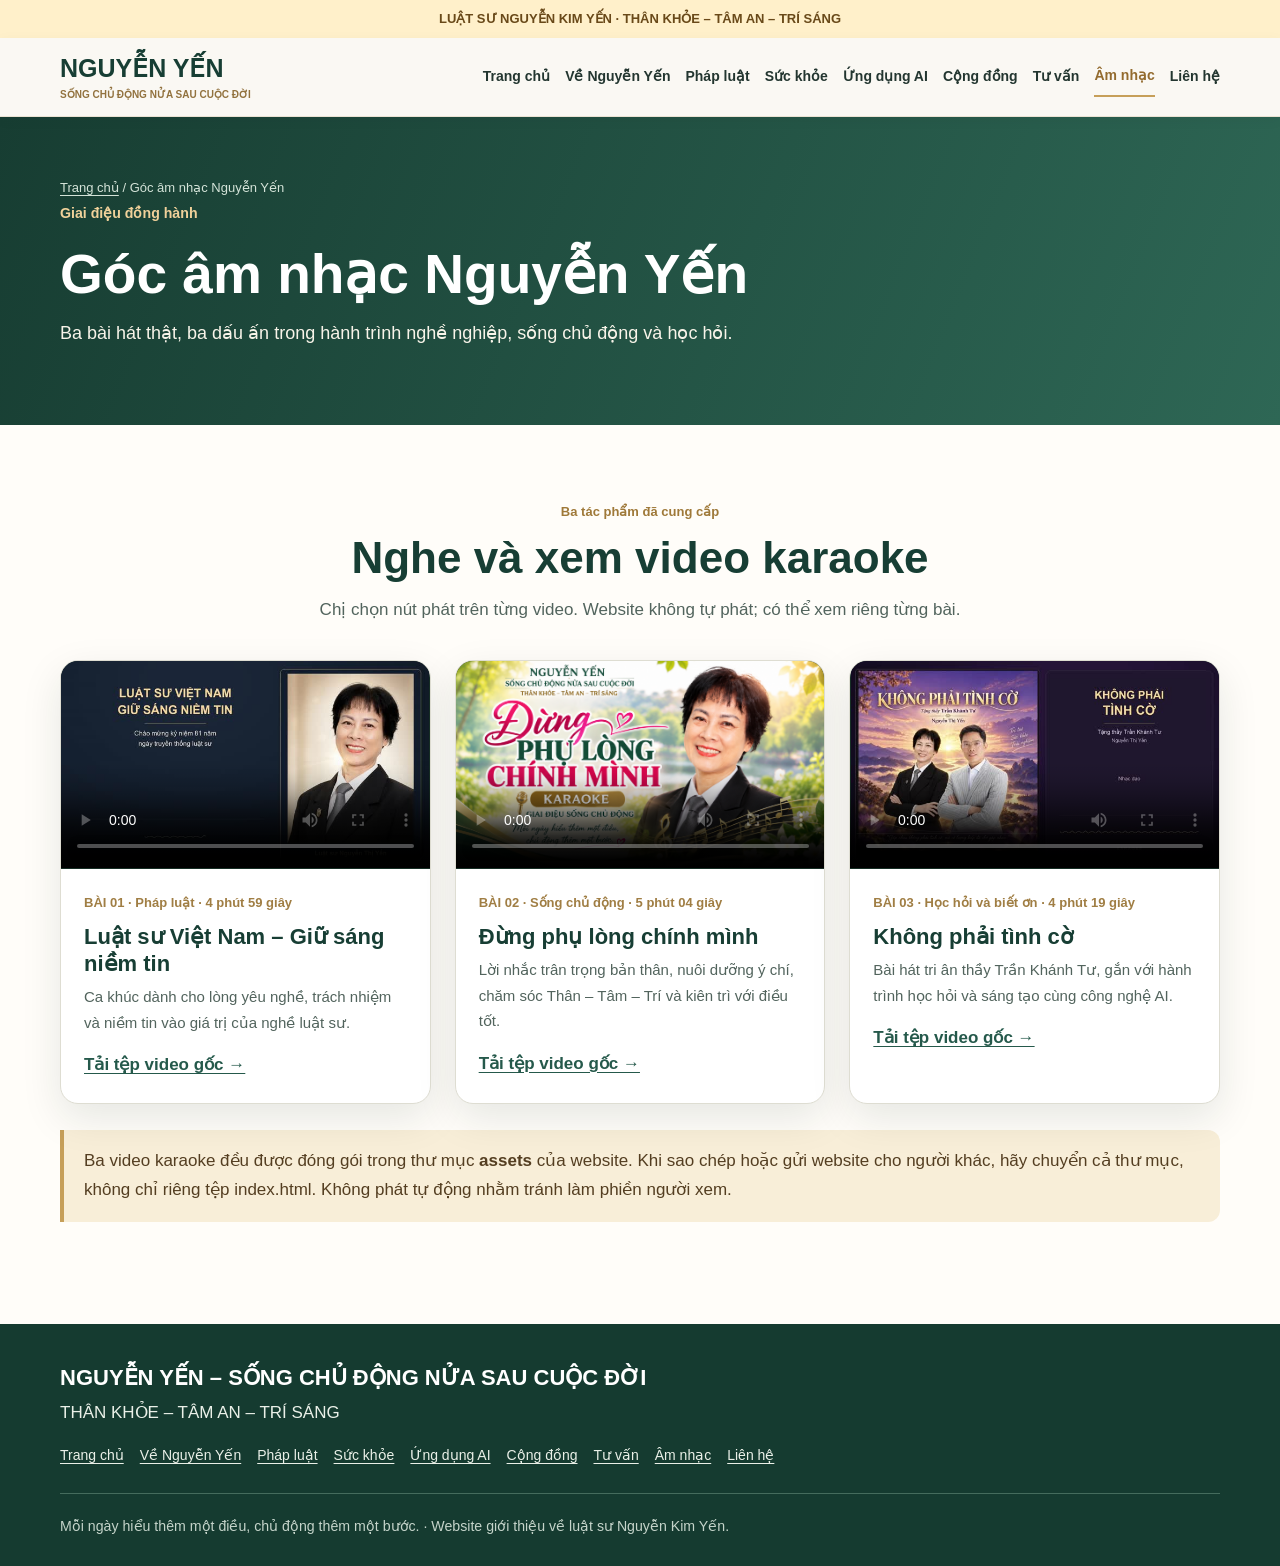
==== am-nhac.html @ 30969ba5 "Gắn ảnh thu nhỏ Linh tạo trên ChatGPT cho trang chia sẻ link. Co-authored-by: Cursor <cursoragent@cu" ====
<!DOCTYPE html><html lang="vi"><head><meta charset="UTF-8"><link rel="canonical" href="https://info.nguyenkimyen.com/am-nhac.html"><link rel="icon" href="favicon.ico" sizes="any"><link rel="icon" type="image/png" sizes="32x32" href="assets/favicon-32.png"><link rel="apple-touch-icon" href="assets/apple-touch-icon.png"><meta property="og:title" content="Góc âm nhạc của luật sư Nguyễn Yến"><meta property="og:description" content="Ba bài hát của Nguyễn Yến: Luật sư Việt Nam – Giữ sáng niềm tin, Đừng phụ lòng chính mình, và Không phải tình cờ."><meta property="og:image" content="https://info.nguyenkimyen.com/assets/thumbnail-chatgpt.jpg"><meta property="og:image:alt" content="Luật sư Nguyễn Yến và thông điệp Hiểu luật – Sống khỏe – Trí sáng"><meta property="og:image:width" content="1730"><meta property="og:image:height" content="909"><meta property="og:url" content="https://info.nguyenkimyen.com/am-nhac.html"><meta property="og:type" content="website"><meta name="twitter:card" content="summary_large_image"><meta name="viewport" content="width=device-width,initial-scale=1"><meta name="theme-color" content="#173e34"><meta name="description" content="Ba bài hát của Nguyễn Yến: Luật sư Việt Nam – Giữ sáng niềm tin, Đừng phụ lòng chính mình, và Không phải tình cờ."><title>Góc âm nhạc của luật sư Nguyễn Yến</title><link rel="stylesheet" href="style.css"><script defer src="script.js"></script></head><body><div class="notice-top">LUẬT SƯ NGUYỄN KIM YẾN · THÂN KHỎE – TÂM AN – TRÍ SÁNG</div><header class="site-header"><div class="container navinner"><a class="logo" href="index.html" aria-label="Trang chủ Nguyễn Yến"><strong>NGUYỄN YẾN</strong><small>SỐNG CHỦ ĐỘNG NỬA SAU CUỘC ĐỜI</small></a><button type="button" id="menu-toggle" class="menu-toggle" aria-controls="navlinks" aria-expanded="false">☰ Danh mục</button><nav id="navlinks" class="navlinks" aria-label="Danh mục website"><a href="index.html">Trang chủ</a><a href="ve-nguyen-yen.html">Về Nguyễn Yến</a><a href="phap-luat.html">Pháp luật</a><a href="suc-khoe.html">Sức khỏe</a><a href="ung-dung-ai.html">Ứng dụng AI</a><a href="cong-dong.html">Cộng đồng</a><a href="tu-van-phap-luat.html">Tư vấn</a><a href="am-nhac.html" aria-current="page">Âm nhạc</a><a href="lien-he.html">Liên hệ</a></nav></div></header><main id="main"><section class="pagehead"><div class="container"><div class="breadcrumb"><a href="index.html">Trang chủ</a> / Góc âm nhạc Nguyễn Yến</div><small>Giai điệu đồng hành</small><h1>Góc âm nhạc Nguyễn Yến</h1><p>Ba bài hát thật, ba dấu ấn trong hành trình nghề nghiệp, sống chủ động và học hỏi.</p></div></section><section class="section"><div class="container"><div class="section-title"><small>Ba tác phẩm đã cung cấp</small><h2>Nghe và xem video karaoke</h2><p>Chị chọn nút phát trên từng video. Website không tự phát; có thể xem riêng từng bài.</p></div><div class="music-grid"><article class="music-card"><video controls preload="metadata" playsinline poster="assets/bia-luat-su.jpg" aria-label="Phát video karaoke Luật sư Việt Nam – Giữ sáng niềm tin"><source src="assets/karaoke-luat-su.mp4" type="video/mp4">Trình duyệt của bạn không hỗ trợ phát video.</video><div class="card-body"><div class="meta">BÀI 01 · Pháp luật · 4 phút 59 giây</div><h3>Luật sư Việt Nam – Giữ sáng niềm tin</h3><p>Ca khúc dành cho lòng yêu nghề, trách nhiệm và niềm tin vào giá trị của nghề luật sư.</p><a class="text-link" href="assets/karaoke-luat-su.mp4" download>Tải tệp video gốc →</a></div></article><article class="music-card"><video controls preload="metadata" playsinline poster="assets/bia-dung-phu-long-chinh-minh.png" aria-label="Phát video karaoke Đừng phụ lòng chính mình"><source src="assets/karaoke-dung-phu-long.mp4" type="video/mp4">Trình duyệt của bạn không hỗ trợ phát video.</video><div class="card-body"><div class="meta">BÀI 02 · Sống chủ động · 5 phút 04 giây</div><h3>Đừng phụ lòng chính mình</h3><p>Lời nhắc trân trọng bản thân, nuôi dưỡng ý chí, chăm sóc Thân – Tâm – Trí và kiên trì với điều tốt.</p><a class="text-link" href="assets/karaoke-dung-phu-long.mp4" download>Tải tệp video gốc →</a></div></article><article class="music-card"><video controls preload="metadata" playsinline poster="assets/bia-khong-phai-tinh-co.jpg" aria-label="Phát video karaoke Không phải tình cờ"><source src="assets/karaoke-khong-phai-tinh-co.mp4" type="video/mp4">Trình duyệt của bạn không hỗ trợ phát video.</video><div class="card-body"><div class="meta">BÀI 03 · Học hỏi và biết ơn · 4 phút 19 giây</div><h3>Không phải tình cờ</h3><p>Bài hát tri ân thầy Trần Khánh Tư, gắn với hành trình học hỏi và sáng tạo cùng công nghệ AI.</p><a class="text-link" href="assets/karaoke-khong-phai-tinh-co.mp4" download>Tải tệp video gốc →</a></div></article></div><div class="callout">Ba video karaoke đều được đóng gói trong thư mục <strong>assets</strong> của website. Khi sao chép hoặc gửi website cho người khác, hãy chuyển cả thư mục, không chỉ riêng tệp index.html. Không phát tự động nhằm tránh làm phiền người xem.</div></div></section></main><footer class="footer"><div class="container"><h3>NGUYỄN YẾN – SỐNG CHỦ ĐỘNG NỬA SAU CUỘC ĐỜI</h3><p>THÂN KHỎE – TÂM AN – TRÍ SÁNG</p><nav class="footer-nav" aria-label="Liên kết chân trang"><a href="index.html">Trang chủ</a><a href="ve-nguyen-yen.html">Về Nguyễn Yến</a><a href="phap-luat.html">Pháp luật</a><a href="suc-khoe.html">Sức khỏe</a><a href="ung-dung-ai.html">Ứng dụng AI</a><a href="cong-dong.html">Cộng đồng</a><a href="tu-van-phap-luat.html">Tư vấn</a><a href="am-nhac.html">Âm nhạc</a><a href="lien-he.html">Liên hệ</a></nav><div class="line"></div><small>Mỗi ngày hiểu thêm một điều, chủ động thêm một bước. · Website giới thiệu về luật sư Nguyễn Kim Yến.</small></div></footer></body></html>
---- style.css ----
:root{--dark:#173e34;--green:#25594b;--green2:#34745d;--gold:#c69f59;--goldlight:#f4e4bf;--cream:#f8f4eb;--white:#fff;--ink:#233630;--muted:#52645d;--border:#deddd2;--shadow:0 14px 40px rgba(13,40,31,.10)}
*{box-sizing:border-box}html{scroll-behavior:smooth;scroll-padding-top:115px}body{font-family:Arial,'Segoe UI',Tahoma,sans-serif;color:var(--ink);margin:0;background:#fffdf9;line-height:1.7;font-size:17px}h1,h2,h3,h4,.logo strong{font-family:Arial,'Segoe UI',Tahoma,sans-serif;letter-spacing:normal;word-spacing:normal;line-height:1.24;text-transform:none;overflow-wrap:normal}h1,h2,h3{color:var(--dark)}a{color:var(--green);text-underline-offset:3px}a:hover{color:#986b24}button,input,textarea,select{font:inherit}button{cursor:pointer}img{max-width:100%;height:auto}p{margin:0 0 16px}ul,ol{padding-left:24px}li{margin-bottom:9px}section[id]{scroll-margin-top:110px}.container{width:min(1160px,calc(100% - 44px));margin:auto}.notice-top{background:#fff0ca;color:#694919;font-weight:700;text-align:center;padding:8px 14px;font-size:13px}.site-header{position:sticky;top:0;background:rgba(250,248,243,.98);border-bottom:1px solid #ebe3d3;z-index:100;box-shadow:0 3px 14px rgba(0,0,0,.04)}.navinner{display:flex;align-items:center;justify-content:space-between;gap:28px;min-height:78px}.logo{display:flex;flex-direction:column;text-decoration:none;min-width:245px;color:var(--dark)!important;line-height:1.2}.logo strong{font-size:25px;font-weight:800}.logo small{color:#92723e;font-size:10px;font-weight:700;letter-spacing:normal;margin-top:5px}.navlinks{display:flex;flex-wrap:wrap;align-items:center;gap:15px}.navlinks a{text-decoration:none;font-weight:650;font-size:14px;color:var(--ink);padding:7px 0}.navlinks a[aria-current=page]{color:#936b2e;border-bottom:2px solid var(--gold)}.menu-toggle{display:none;border:1px solid var(--border);border-radius:10px;background:#fff;padding:7px 13px;color:var(--dark)}.btn{display:inline-flex;align-items:center;justify-content:center;gap:8px;background:var(--gold);color:#17382d!important;border:1px solid transparent;border-radius:99px;padding:12px 24px;font-weight:750;text-decoration:none;min-height:46px;text-align:center}.btn:hover{background:#dfbb7d}.btn-outline{background:transparent;color:var(--dark)!important;border-color:#95b2a3}.btn-outline:hover{background:#ecf6ef}.hero{background:radial-gradient(circle at 70% 50%,#346956 0%,#1b463a 52%,#14392e 100%);color:#fff;overflow:hidden}.hero .container{display:grid;grid-template-columns:1.12fr .88fr;align-items:end;gap:50px;padding-top:58px}.hero-content{padding-bottom:66px}.hero h1{color:#fff;font-weight:800;font-size:clamp(44px,5.5vw,73px);line-height:1.04;margin:12px 0 13px;letter-spacing:normal;word-spacing:normal}.hero h2{color:#f2dcad;font-weight:760;font-size:clamp(25px,3vw,38px);line-height:1.17;margin:0 0 19px}.hero .philosophy{font-weight:800;font-size:clamp(17px,2vw,22px);margin:24px 0 10px;letter-spacing:normal}.hero p{color:#f7f5ee;max-width:630px}.hero .portrait{display:block;width:100%;max-width:412px;max-height:545px;object-fit:cover;object-position:top;border:8px solid #d5b57b;border-radius:215px 215px 0 0;box-shadow:0 20px 60px #0005;margin:0 auto}.eyebrow{color:#e7c58a;font-size:13px;font-weight:800;letter-spacing:.03em}.actions{display:flex;flex-wrap:wrap;gap:12px;margin-top:26px}.actions .btn-outline{color:#fff!important;border-color:#bad1c3}.actions .btn-outline:hover{color:var(--dark)!important}.section{padding:76px 0}.soft{background:var(--cream)}.section-title{text-align:center;margin:0 auto 36px;max-width:850px}.section-title small,.mini-label{display:block;font-size:13px;color:#9f7939;font-weight:800;margin-bottom:8px}.section-title h2{font-size:clamp(30px,3.7vw,44px);margin:0 0 10px}.section-title p{color:var(--muted)}.grid3{display:grid;grid-template-columns:repeat(3,minmax(0,1fr));gap:22px}.grid2{display:grid;grid-template-columns:repeat(2,minmax(0,1fr));gap:24px}.card{background:white;border:1px solid var(--border);border-radius:18px;overflow:hidden;box-shadow:var(--shadow)}.card>img{display:block;width:100%;height:335px;object-fit:cover;object-position:top}.card-body{padding:24px}.card-body h3{font-size:24px;margin:0 0 9px}.card-body p{color:var(--muted)}.text-link{font-weight:750;text-decoration-thickness:1px}.band{background:#214f42;color:white;padding:34px;border-radius:20px}.band h2,.band h3{color:white}.band p{color:#eef3eb}.pagehead{background:linear-gradient(112deg,#173d32,#2e6755);color:#fff;padding:60px 0}.pagehead small{font-weight:800;color:#f0d19a}.pagehead h1{color:#fff;font-size:clamp(35px,4.3vw,57px);margin:12px 0 10px}.pagehead p{font-size:18px;max-width:840px;color:#f8f4e9}.breadcrumb{font-size:13px;color:#d4e3d8}.breadcrumb a{color:inherit}.prose{max-width:930px}.lead{font-size:20px;color:#3f574e}.split{display:grid;grid-template-columns:.85fr 1.15fr;align-items:center;gap:45px}.split-reverse{grid-template-columns:1.15fr .85fr}.round-photo{border-radius:18px;box-shadow:20px 20px 0 #e8d7b8;display:block;width:100%;max-width:405px;margin:auto}.tile{background:#fff;border:1px solid var(--border);border-radius:16px;padding:25px}.tile h3{margin:4px 0 10px;font-size:23px}.tile p{color:#53665c}.topic-grid{display:grid;grid-template-columns:repeat(2,minmax(0,1fr));gap:20px}.topic{padding:24px 25px;border:1px solid var(--border);background:#fff;border-radius:16px;box-shadow:0 8px 24px #183c320b}.topic h3{margin:0 0 10px;font-size:24px}.topic p{color:var(--muted)}.topic p:last-child{margin-bottom:0}.num{color:#a17a3f;font-size:13px;font-weight:800}.quote-card{display:grid;grid-template-columns:185px 1fr;gap:30px;align-items:center;background:#fff;border:1px solid var(--border);border-left:6px solid var(--gold);border-radius:18px;padding:30px;box-shadow:var(--shadow)}.quote-card img{border-radius:12px;max-height:260px;object-fit:contain;margin:auto}.quote-card blockquote{margin:0;font-size:21px;font-weight:650;line-height:1.58;color:#244638}.quote-card cite{font-style:normal;display:block;font-size:14px;color:#597064;margin-top:16px}.checklist li{padding-bottom:7px}.callout{background:#f8eed8;border-left:4px solid var(--gold);padding:17px 20px;border-radius:0 12px 12px 0;margin:26px 0;color:#543e21}.music-grid{display:grid;grid-template-columns:repeat(3,minmax(0,1fr));gap:24px}.music-card{background:#fff;border:1px solid var(--border);border-radius:18px;overflow:hidden;box-shadow:var(--shadow)}.music-card video{display:block;width:100%;aspect-ratio:16/9;background:#162e25;object-fit:contain}.music-card .card-body{padding:23px}.music-card h3{font-size:22px;margin:0 0 7px}.music-card .meta{font-size:13px;font-weight:700;color:#a07e44;margin:0 0 9px}.music-card p{font-size:15px}.formgrid{display:grid;grid-template-columns:repeat(3,1fr);gap:17px}.demo-form{background:#fff;padding:24px;border:1px solid var(--border);border-radius:16px}.demo-form h3{font-size:22px;margin:0 0 12px}.demo-form label.field{display:block;font-weight:700;font-size:14px;margin:13px 0 4px}.demo-form input:not([type=checkbox]),.demo-form select,.demo-form textarea{width:100%;background:#fff;padding:9px 11px;border:1px solid #abbdb0;border-radius:8px;min-height:42px}.demo-form textarea{min-height:76px;resize:vertical}.consent{display:flex;align-items:flex-start;gap:7px;margin:15px 0;font-size:13px;line-height:1.5}.consent input{margin-top:4px}.demo-form .btn{border:none;width:100%;font-size:14px}.small-note{font-size:13px;color:#6e5831;background:#fff2d7;border-radius:8px;padding:11px;margin:13px 0 0}.contact-grid{display:grid;grid-template-columns:repeat(2,1fr);gap:25px}.qr{display:block;width:225px;max-width:100%;border-radius:12px;margin:12px 0}.footer{background:#153b30;color:#eaf0e8;padding:40px 0 25px}.footer h3{color:#fff;font-size:22px;margin:0 0 8px}.footer small{color:#c5d4ca}.footer-nav{display:flex;flex-wrap:wrap;gap:16px;margin-bottom:15px}.footer-nav a{color:#eaf0e8;font-size:14px}.line{height:1px;background:#456c5d;margin:25px 0 18px}.muted{color:var(--muted)}.image-right{max-width:380px;width:100%;display:block;margin:auto;object-fit:contain}.step-list{counter-reset:s;list-style:none;padding:0;display:grid;grid-template-columns:repeat(3,1fr);gap:18px}.step-list li{position:relative;background:white;border:1px solid var(--border);border-radius:14px;padding:24px 20px}.step-list li strong{display:block;margin-bottom:8px;color:var(--dark)}.pill{display:inline-block;border:1px solid #ddc9a2;background:#fbf2df;color:#835e29;border-radius:100px;padding:4px 11px;font-size:12px;font-weight:750}.thumb-pair{display:flex;align-items:center;gap:20px}.thumb-pair img{width:90px;aspect-ratio:1/1;object-fit:cover;border-radius:12px}.toc-links{display:flex;flex-wrap:wrap;gap:10px;margin:26px 0}.toc-links a{border:1px solid #afc6b9;border-radius:99px;padding:8px 13px;text-decoration:none;font-size:14px;font-weight:700}.divider{border:0;border-top:1px solid var(--border);margin:42px 0}.error-note{border:1px solid #dfc7a0;border-radius:12px;padding:12px;background:#fff5e5;color:#664e27}.visually-hidden{position:absolute;clip:rect(0 0 0 0);width:1px;height:1px;overflow:hidden}a:focus-visible,button:focus-visible,input:focus-visible,select:focus-visible,textarea:focus-visible{outline:3px solid #b88129;outline-offset:3px}
@media(max-width:1140px){.navlinks{gap:9px}.navlinks a{font-size:13px}.logo{min-width:205px}.logo strong{font-size:22px}}
@media(max-width:960px){.menu-toggle{display:block}.navlinks{display:none;position:absolute;left:0;right:0;top:100%;background:var(--cream);padding:18px 24px;flex-direction:column;align-items:stretch;box-shadow:0 8px 12px #0002}.navlinks.open{display:flex}.navlinks a{font-size:16px;padding:8px}.hero .container{gap:18px}.grid3,.music-grid,.formgrid{grid-template-columns:repeat(2,1fr)}.formgrid .demo-form:last-child{grid-column:1/-1}}
@media(max-width:670px){body{font-size:16px}.container{width:min(100% - 32px,1160px)}.section{padding:52px 0}.pagehead{padding:45px 0}.hero .container{grid-template-columns:1fr;gap:0;padding-top:39px}.hero-content{padding-bottom:30px}.hero .portrait{max-height:350px;max-width:270px}.hero h1{font-size:45px}.hero h2{font-size:27px}.grid3,.grid2,.topic-grid,.music-grid,.formgrid,.contact-grid,.step-list,.split,.split-reverse{grid-template-columns:1fr}.formgrid .demo-form:last-child{grid-column:auto}.card>img{height:300px}.quote-card{grid-template-columns:1fr;gap:18px;padding:24px}.quote-card img{max-height:210px}.music-card video{aspect-ratio:16/9}.section-title h2{font-size:31px}.split{gap:26px}.image-right{max-width:260px}.footer-nav{gap:10px}}
@media(prefers-reduced-motion:reduce){html{scroll-behavior:auto}}
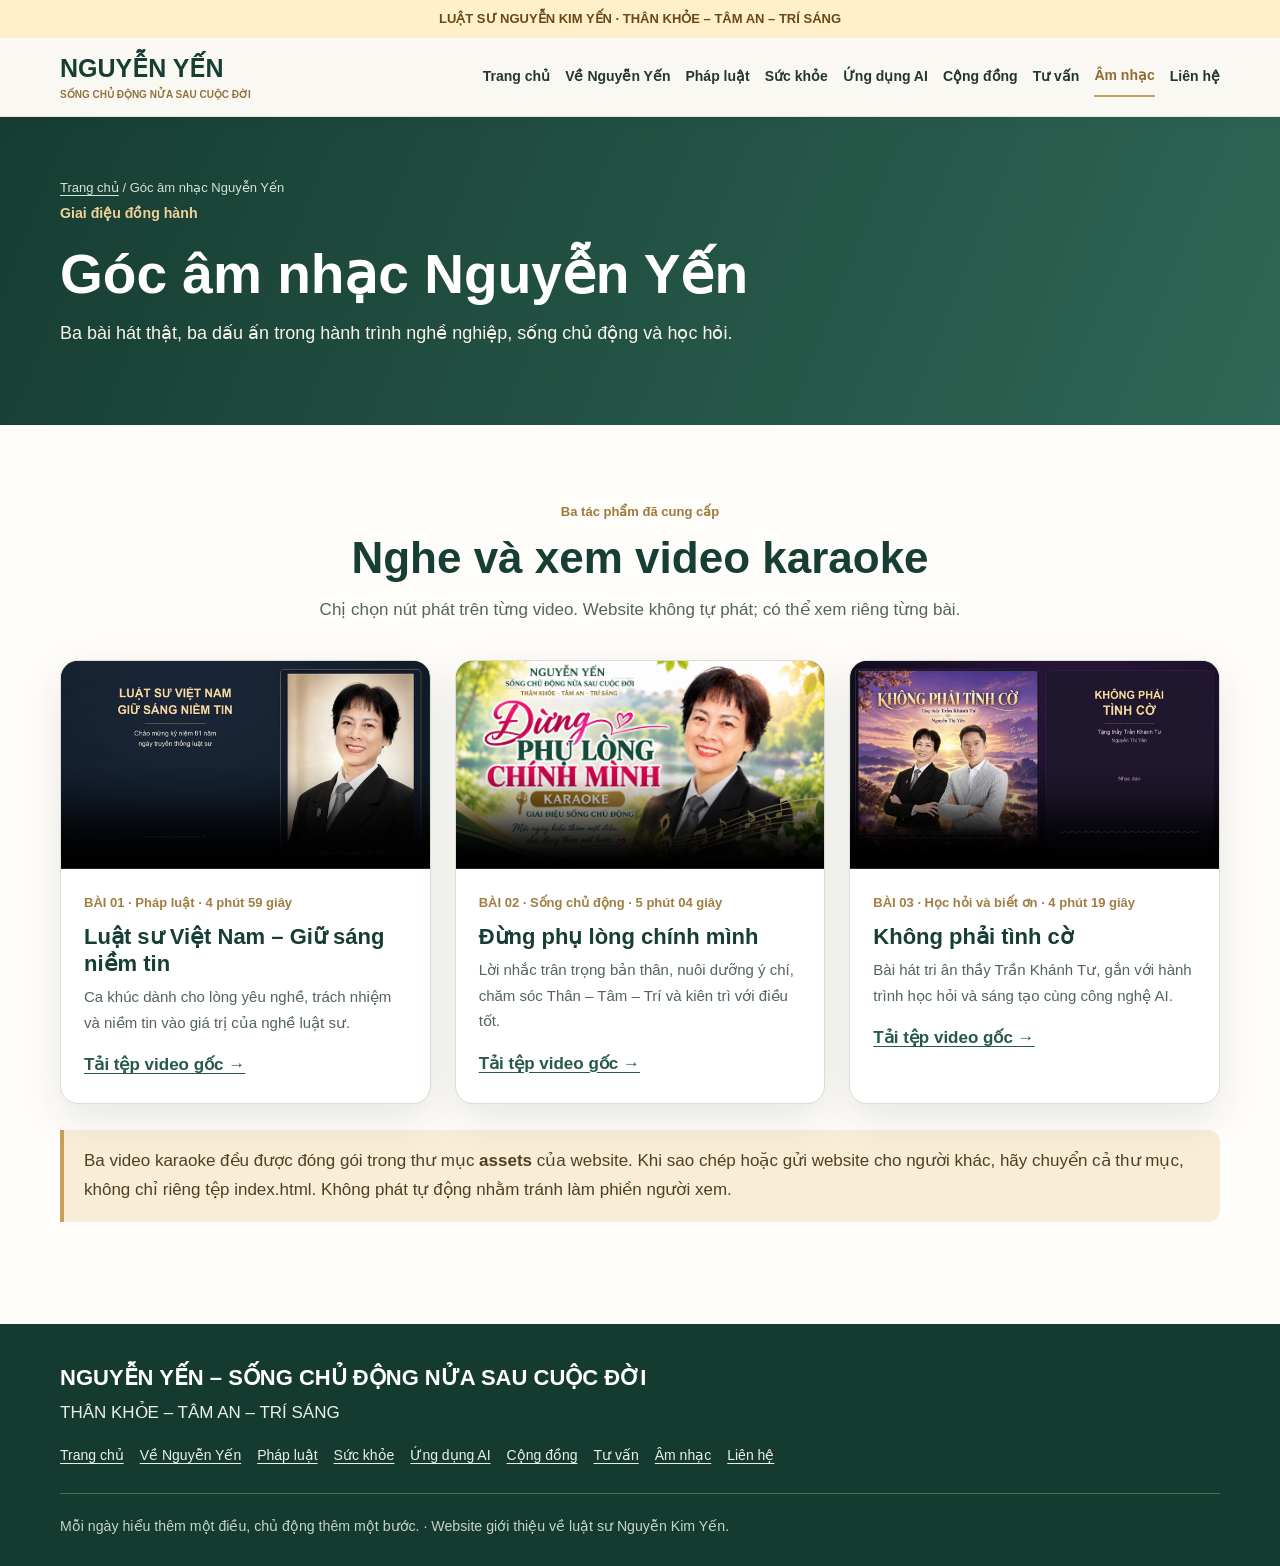
==== commit 39224145: "Đổi tiêu đề ảnh thu nhỏ thành ba dòng Hiểu luật, Sống khỏe, Trí sáng. Co-authored-by: Cursor <cursor" ====
--- a/am-nhac.html
+++ b/am-nhac.html
@@ -1 +1 @@
-<!DOCTYPE html><html lang="vi"><head><meta charset="UTF-8"><link rel="canonical" href="https://info.nguyenkimyen.com/am-nhac.html"><link rel="icon" href="favicon.ico" sizes="any"><link rel="icon" type="image/png" sizes="32x32" href="assets/favicon-32.png"><link rel="apple-touch-icon" href="assets/apple-touch-icon.png"><meta property="og:title" content="Góc âm nhạc của luật sư Nguyễn Yến"><meta property="og:description" content="Ba bài hát của Nguyễn Yến: Luật sư Việt Nam – Giữ sáng niềm tin, Đừng phụ lòng chính mình, và Không phải tình cờ."><meta property="og:image" content="https://info.nguyenkimyen.com/assets/thumbnail-chatgpt.jpg"><meta property="og:image:alt" content="Luật sư Nguyễn Yến và thông điệp Hiểu luật – Sống khỏe – Trí sáng"><meta property="og:image:width" content="1730"><meta property="og:image:height" content="909"><meta property="og:url" content="https://info.nguyenkimyen.com/am-nhac.html"><meta property="og:type" content="website"><meta name="twitter:card" content="summary_large_image"><meta name="viewport" content="width=device-width,initial-scale=1"><meta name="theme-color" content="#173e34"><meta name="description" content="Ba bài hát của Nguyễn Yến: Luật sư Việt Nam – Giữ sáng niềm tin, Đừng phụ lòng chính mình, và Không phải tình cờ."><title>Góc âm nhạc của luật sư Nguyễn Yến</title><link rel="stylesheet" href="style.css"><script defer src="script.js"></script></head><body><div class="notice-top">LUẬT SƯ NGUYỄN KIM YẾN · THÂN KHỎE – TÂM AN – TRÍ SÁNG</div><header class="site-header"><div class="container navinner"><a class="logo" href="index.html" aria-label="Trang chủ Nguyễn Yến"><strong>NGUYỄN YẾN</strong><small>SỐNG CHỦ ĐỘNG NỬA SAU CUỘC ĐỜI</small></a><button type="button" id="menu-toggle" class="menu-toggle" aria-controls="navlinks" aria-expanded="false">☰ Danh mục</button><nav id="navlinks" class="navlinks" aria-label="Danh mục website"><a href="index.html">Trang chủ</a><a href="ve-nguyen-yen.html">Về Nguyễn Yến</a><a href="phap-luat.html">Pháp luật</a><a href="suc-khoe.html">Sức khỏe</a><a href="ung-dung-ai.html">Ứng dụng AI</a><a href="cong-dong.html">Cộng đồng</a><a href="tu-van-phap-luat.html">Tư vấn</a><a href="am-nhac.html" aria-current="page">Âm nhạc</a><a href="lien-he.html">Liên hệ</a></nav></div></header><main id="main"><section class="pagehead"><div class="container"><div class="breadcrumb"><a href="index.html">Trang chủ</a> / Góc âm nhạc Nguyễn Yến</div><small>Giai điệu đồng hành</small><h1>Góc âm nhạc Nguyễn Yến</h1><p>Ba bài hát thật, ba dấu ấn trong hành trình nghề nghiệp, sống chủ động và học hỏi.</p></div></section><section class="section"><div class="container"><div class="section-title"><small>Ba tác phẩm đã cung cấp</small><h2>Nghe và xem video karaoke</h2><p>Chị chọn nút phát trên từng video. Website không tự phát; có thể xem riêng từng bài.</p></div><div class="music-grid"><article class="music-card"><video controls preload="metadata" playsinline poster="assets/bia-luat-su.jpg" aria-label="Phát video karaoke Luật sư Việt Nam – Giữ sáng niềm tin"><source src="assets/karaoke-luat-su.mp4" type="video/mp4">Trình duyệt của bạn không hỗ trợ phát video.</video><div class="card-body"><div class="meta">BÀI 01 · Pháp luật · 4 phút 59 giây</div><h3>Luật sư Việt Nam – Giữ sáng niềm tin</h3><p>Ca khúc dành cho lòng yêu nghề, trách nhiệm và niềm tin vào giá trị của nghề luật sư.</p><a class="text-link" href="assets/karaoke-luat-su.mp4" download>Tải tệp video gốc →</a></div></article><article class="music-card"><video controls preload="metadata" playsinline poster="assets/bia-dung-phu-long-chinh-minh.png" aria-label="Phát video karaoke Đừng phụ lòng chính mình"><source src="assets/karaoke-dung-phu-long.mp4" type="video/mp4">Trình duyệt của bạn không hỗ trợ phát video.</video><div class="card-body"><div class="meta">BÀI 02 · Sống chủ động · 5 phút 04 giây</div><h3>Đừng phụ lòng chính mình</h3><p>Lời nhắc trân trọng bản thân, nuôi dưỡng ý chí, chăm sóc Thân – Tâm – Trí và kiên trì với điều tốt.</p><a class="text-link" href="assets/karaoke-dung-phu-long.mp4" download>Tải tệp video gốc →</a></div></article><article class="music-card"><video controls preload="metadata" playsinline poster="assets/bia-khong-phai-tinh-co.jpg" aria-label="Phát video karaoke Không phải tình cờ"><source src="assets/karaoke-khong-phai-tinh-co.mp4" type="video/mp4">Trình duyệt của bạn không hỗ trợ phát video.</video><div class="card-body"><div class="meta">BÀI 03 · Học hỏi và biết ơn · 4 phút 19 giây</div><h3>Không phải tình cờ</h3><p>Bài hát tri ân thầy Trần Khánh Tư, gắn với hành trình học hỏi và sáng tạo cùng công nghệ AI.</p><a class="text-link" href="assets/karaoke-khong-phai-tinh-co.mp4" download>Tải tệp video gốc →</a></div></article></div><div class="callout">Ba video karaoke đều được đóng gói trong thư mục <strong>assets</strong> của website. Khi sao chép hoặc gửi website cho người khác, hãy chuyển cả thư mục, không chỉ riêng tệp index.html. Không phát tự động nhằm tránh làm phiền người xem.</div></div></section></main><footer class="footer"><div class="container"><h3>NGUYỄN YẾN – SỐNG CHỦ ĐỘNG NỬA SAU CUỘC ĐỜI</h3><p>THÂN KHỎE – TÂM AN – TRÍ SÁNG</p><nav class="footer-nav" aria-label="Liên kết chân trang"><a href="index.html">Trang chủ</a><a href="ve-nguyen-yen.html">Về Nguyễn Yến</a><a href="phap-luat.html">Pháp luật</a><a href="suc-khoe.html">Sức khỏe</a><a href="ung-dung-ai.html">Ứng dụng AI</a><a href="cong-dong.html">Cộng đồng</a><a href="tu-van-phap-luat.html">Tư vấn</a><a href="am-nhac.html">Âm nhạc</a><a href="lien-he.html">Liên hệ</a></nav><div class="line"></div><small>Mỗi ngày hiểu thêm một điều, chủ động thêm một bước. · Website giới thiệu về luật sư Nguyễn Kim Yến.</small></div></footer></body></html>+<!DOCTYPE html><html lang="vi"><head><meta charset="UTF-8"><link rel="canonical" href="https://info.nguyenkimyen.com/am-nhac.html"><link rel="icon" href="favicon.ico" sizes="any"><link rel="icon" type="image/png" sizes="32x32" href="assets/favicon-32.png"><link rel="apple-touch-icon" href="assets/apple-touch-icon.png"><meta property="og:title" content="Góc âm nhạc của luật sư Nguyễn Yến"><meta property="og:description" content="Ba bài hát của Nguyễn Yến: Luật sư Việt Nam – Giữ sáng niềm tin, Đừng phụ lòng chính mình, và Không phải tình cờ."><meta property="og:image" content="https://info.nguyenkimyen.com/assets/thumbnail-chatgpt-v2.jpg"><meta property="og:image:alt" content="Luật sư Nguyễn Yến và thông điệp Hiểu luật – Sống khỏe – Trí sáng"><meta property="og:image:width" content="1730"><meta property="og:image:height" content="909"><meta property="og:url" content="https://info.nguyenkimyen.com/am-nhac.html"><meta property="og:type" content="website"><meta name="twitter:card" content="summary_large_image"><meta name="viewport" content="width=device-width,initial-scale=1"><meta name="theme-color" content="#173e34"><meta name="description" content="Ba bài hát của Nguyễn Yến: Luật sư Việt Nam – Giữ sáng niềm tin, Đừng phụ lòng chính mình, và Không phải tình cờ."><title>Góc âm nhạc của luật sư Nguyễn Yến</title><link rel="stylesheet" href="style.css"><script defer src="script.js"></script></head><body><div class="notice-top">LUẬT SƯ NGUYỄN KIM YẾN · THÂN KHỎE – TÂM AN – TRÍ SÁNG</div><header class="site-header"><div class="container navinner"><a class="logo" href="index.html" aria-label="Trang chủ Nguyễn Yến"><strong>NGUYỄN YẾN</strong><small>SỐNG CHỦ ĐỘNG NỬA SAU CUỘC ĐỜI</small></a><button type="button" id="menu-toggle" class="menu-toggle" aria-controls="navlinks" aria-expanded="false">☰ Danh mục</button><nav id="navlinks" class="navlinks" aria-label="Danh mục website"><a href="index.html">Trang chủ</a><a href="ve-nguyen-yen.html">Về Nguyễn Yến</a><a href="phap-luat.html">Pháp luật</a><a href="suc-khoe.html">Sức khỏe</a><a href="ung-dung-ai.html">Ứng dụng AI</a><a href="cong-dong.html">Cộng đồng</a><a href="tu-van-phap-luat.html">Tư vấn</a><a href="am-nhac.html" aria-current="page">Âm nhạc</a><a href="lien-he.html">Liên hệ</a></nav></div></header><main id="main"><section class="pagehead"><div class="container"><div class="breadcrumb"><a href="index.html">Trang chủ</a> / Góc âm nhạc Nguyễn Yến</div><small>Giai điệu đồng hành</small><h1>Góc âm nhạc Nguyễn Yến</h1><p>Ba bài hát thật, ba dấu ấn trong hành trình nghề nghiệp, sống chủ động và học hỏi.</p></div></section><section class="section"><div class="container"><div class="section-title"><small>Ba tác phẩm đã cung cấp</small><h2>Nghe và xem video karaoke</h2><p>Chị chọn nút phát trên từng video. Website không tự phát; có thể xem riêng từng bài.</p></div><div class="music-grid"><article class="music-card"><video controls preload="metadata" playsinline poster="assets/bia-luat-su.jpg" aria-label="Phát video karaoke Luật sư Việt Nam – Giữ sáng niềm tin"><source src="assets/karaoke-luat-su.mp4" type="video/mp4">Trình duyệt của bạn không hỗ trợ phát video.</video><div class="card-body"><div class="meta">BÀI 01 · Pháp luật · 4 phút 59 giây</div><h3>Luật sư Việt Nam – Giữ sáng niềm tin</h3><p>Ca khúc dành cho lòng yêu nghề, trách nhiệm và niềm tin vào giá trị của nghề luật sư.</p><a class="text-link" href="assets/karaoke-luat-su.mp4" download>Tải tệp video gốc →</a></div></article><article class="music-card"><video controls preload="metadata" playsinline poster="assets/bia-dung-phu-long-chinh-minh.png" aria-label="Phát video karaoke Đừng phụ lòng chính mình"><source src="assets/karaoke-dung-phu-long.mp4" type="video/mp4">Trình duyệt của bạn không hỗ trợ phát video.</video><div class="card-body"><div class="meta">BÀI 02 · Sống chủ động · 5 phút 04 giây</div><h3>Đừng phụ lòng chính mình</h3><p>Lời nhắc trân trọng bản thân, nuôi dưỡng ý chí, chăm sóc Thân – Tâm – Trí và kiên trì với điều tốt.</p><a class="text-link" href="assets/karaoke-dung-phu-long.mp4" download>Tải tệp video gốc →</a></div></article><article class="music-card"><video controls preload="metadata" playsinline poster="assets/bia-khong-phai-tinh-co.jpg" aria-label="Phát video karaoke Không phải tình cờ"><source src="assets/karaoke-khong-phai-tinh-co.mp4" type="video/mp4">Trình duyệt của bạn không hỗ trợ phát video.</video><div class="card-body"><div class="meta">BÀI 03 · Học hỏi và biết ơn · 4 phút 19 giây</div><h3>Không phải tình cờ</h3><p>Bài hát tri ân thầy Trần Khánh Tư, gắn với hành trình học hỏi và sáng tạo cùng công nghệ AI.</p><a class="text-link" href="assets/karaoke-khong-phai-tinh-co.mp4" download>Tải tệp video gốc →</a></div></article></div><div class="callout">Ba video karaoke đều được đóng gói trong thư mục <strong>assets</strong> của website. Khi sao chép hoặc gửi website cho người khác, hãy chuyển cả thư mục, không chỉ riêng tệp index.html. Không phát tự động nhằm tránh làm phiền người xem.</div></div></section></main><footer class="footer"><div class="container"><h3>NGUYỄN YẾN – SỐNG CHỦ ĐỘNG NỬA SAU CUỘC ĐỜI</h3><p>THÂN KHỎE – TÂM AN – TRÍ SÁNG</p><nav class="footer-nav" aria-label="Liên kết chân trang"><a href="index.html">Trang chủ</a><a href="ve-nguyen-yen.html">Về Nguyễn Yến</a><a href="phap-luat.html">Pháp luật</a><a href="suc-khoe.html">Sức khỏe</a><a href="ung-dung-ai.html">Ứng dụng AI</a><a href="cong-dong.html">Cộng đồng</a><a href="tu-van-phap-luat.html">Tư vấn</a><a href="am-nhac.html">Âm nhạc</a><a href="lien-he.html">Liên hệ</a></nav><div class="line"></div><small>Mỗi ngày hiểu thêm một điều, chủ động thêm một bước. · Website giới thiệu về luật sư Nguyễn Kim Yến.</small></div></footer></body></html>
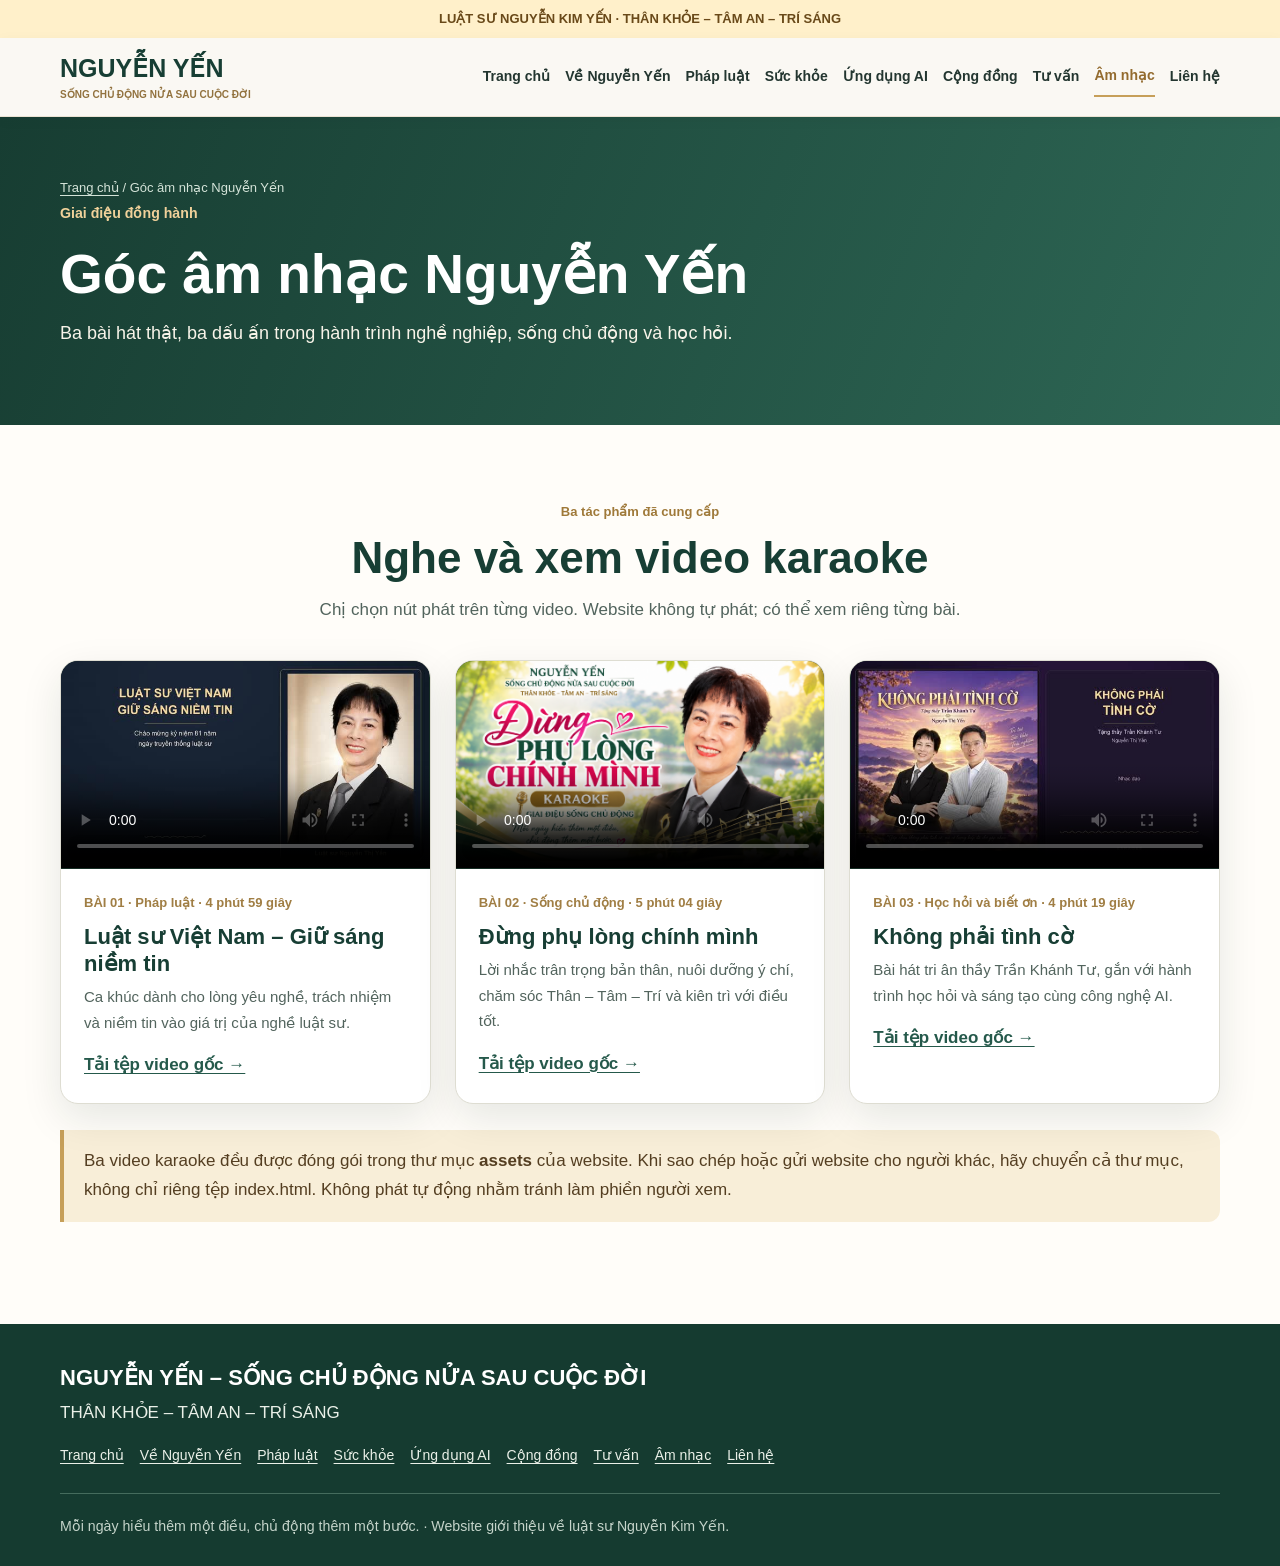
==== commit 5ac29c7d: "Đổi ảnh thu nhỏ sang bản ChatGPT một dòng tiêu đề, nền kem thoáng. Co-authored-by: Cursor <cursorage" ====
--- a/am-nhac.html
+++ b/am-nhac.html
@@ -1 +1 @@
-<!DOCTYPE html><html lang="vi"><head><meta charset="UTF-8"><link rel="canonical" href="https://info.nguyenkimyen.com/am-nhac.html"><link rel="icon" href="favicon.ico" sizes="any"><link rel="icon" type="image/png" sizes="32x32" href="assets/favicon-32.png"><link rel="apple-touch-icon" href="assets/apple-touch-icon.png"><meta property="og:title" content="Góc âm nhạc của luật sư Nguyễn Yến"><meta property="og:description" content="Ba bài hát của Nguyễn Yến: Luật sư Việt Nam – Giữ sáng niềm tin, Đừng phụ lòng chính mình, và Không phải tình cờ."><meta property="og:image" content="https://info.nguyenkimyen.com/assets/thumbnail-chatgpt-v2.jpg"><meta property="og:image:alt" content="Luật sư Nguyễn Yến và thông điệp Hiểu luật – Sống khỏe – Trí sáng"><meta property="og:image:width" content="1730"><meta property="og:image:height" content="909"><meta property="og:url" content="https://info.nguyenkimyen.com/am-nhac.html"><meta property="og:type" content="website"><meta name="twitter:card" content="summary_large_image"><meta name="viewport" content="width=device-width,initial-scale=1"><meta name="theme-color" content="#173e34"><meta name="description" content="Ba bài hát của Nguyễn Yến: Luật sư Việt Nam – Giữ sáng niềm tin, Đừng phụ lòng chính mình, và Không phải tình cờ."><title>Góc âm nhạc của luật sư Nguyễn Yến</title><link rel="stylesheet" href="style.css"><script defer src="script.js"></script></head><body><div class="notice-top">LUẬT SƯ NGUYỄN KIM YẾN · THÂN KHỎE – TÂM AN – TRÍ SÁNG</div><header class="site-header"><div class="container navinner"><a class="logo" href="index.html" aria-label="Trang chủ Nguyễn Yến"><strong>NGUYỄN YẾN</strong><small>SỐNG CHỦ ĐỘNG NỬA SAU CUỘC ĐỜI</small></a><button type="button" id="menu-toggle" class="menu-toggle" aria-controls="navlinks" aria-expanded="false">☰ Danh mục</button><nav id="navlinks" class="navlinks" aria-label="Danh mục website"><a href="index.html">Trang chủ</a><a href="ve-nguyen-yen.html">Về Nguyễn Yến</a><a href="phap-luat.html">Pháp luật</a><a href="suc-khoe.html">Sức khỏe</a><a href="ung-dung-ai.html">Ứng dụng AI</a><a href="cong-dong.html">Cộng đồng</a><a href="tu-van-phap-luat.html">Tư vấn</a><a href="am-nhac.html" aria-current="page">Âm nhạc</a><a href="lien-he.html">Liên hệ</a></nav></div></header><main id="main"><section class="pagehead"><div class="container"><div class="breadcrumb"><a href="index.html">Trang chủ</a> / Góc âm nhạc Nguyễn Yến</div><small>Giai điệu đồng hành</small><h1>Góc âm nhạc Nguyễn Yến</h1><p>Ba bài hát thật, ba dấu ấn trong hành trình nghề nghiệp, sống chủ động và học hỏi.</p></div></section><section class="section"><div class="container"><div class="section-title"><small>Ba tác phẩm đã cung cấp</small><h2>Nghe và xem video karaoke</h2><p>Chị chọn nút phát trên từng video. Website không tự phát; có thể xem riêng từng bài.</p></div><div class="music-grid"><article class="music-card"><video controls preload="metadata" playsinline poster="assets/bia-luat-su.jpg" aria-label="Phát video karaoke Luật sư Việt Nam – Giữ sáng niềm tin"><source src="assets/karaoke-luat-su.mp4" type="video/mp4">Trình duyệt của bạn không hỗ trợ phát video.</video><div class="card-body"><div class="meta">BÀI 01 · Pháp luật · 4 phút 59 giây</div><h3>Luật sư Việt Nam – Giữ sáng niềm tin</h3><p>Ca khúc dành cho lòng yêu nghề, trách nhiệm và niềm tin vào giá trị của nghề luật sư.</p><a class="text-link" href="assets/karaoke-luat-su.mp4" download>Tải tệp video gốc →</a></div></article><article class="music-card"><video controls preload="metadata" playsinline poster="assets/bia-dung-phu-long-chinh-minh.png" aria-label="Phát video karaoke Đừng phụ lòng chính mình"><source src="assets/karaoke-dung-phu-long.mp4" type="video/mp4">Trình duyệt của bạn không hỗ trợ phát video.</video><div class="card-body"><div class="meta">BÀI 02 · Sống chủ động · 5 phút 04 giây</div><h3>Đừng phụ lòng chính mình</h3><p>Lời nhắc trân trọng bản thân, nuôi dưỡng ý chí, chăm sóc Thân – Tâm – Trí và kiên trì với điều tốt.</p><a class="text-link" href="assets/karaoke-dung-phu-long.mp4" download>Tải tệp video gốc →</a></div></article><article class="music-card"><video controls preload="metadata" playsinline poster="assets/bia-khong-phai-tinh-co.jpg" aria-label="Phát video karaoke Không phải tình cờ"><source src="assets/karaoke-khong-phai-tinh-co.mp4" type="video/mp4">Trình duyệt của bạn không hỗ trợ phát video.</video><div class="card-body"><div class="meta">BÀI 03 · Học hỏi và biết ơn · 4 phút 19 giây</div><h3>Không phải tình cờ</h3><p>Bài hát tri ân thầy Trần Khánh Tư, gắn với hành trình học hỏi và sáng tạo cùng công nghệ AI.</p><a class="text-link" href="assets/karaoke-khong-phai-tinh-co.mp4" download>Tải tệp video gốc →</a></div></article></div><div class="callout">Ba video karaoke đều được đóng gói trong thư mục <strong>assets</strong> của website. Khi sao chép hoặc gửi website cho người khác, hãy chuyển cả thư mục, không chỉ riêng tệp index.html. Không phát tự động nhằm tránh làm phiền người xem.</div></div></section></main><footer class="footer"><div class="container"><h3>NGUYỄN YẾN – SỐNG CHỦ ĐỘNG NỬA SAU CUỘC ĐỜI</h3><p>THÂN KHỎE – TÂM AN – TRÍ SÁNG</p><nav class="footer-nav" aria-label="Liên kết chân trang"><a href="index.html">Trang chủ</a><a href="ve-nguyen-yen.html">Về Nguyễn Yến</a><a href="phap-luat.html">Pháp luật</a><a href="suc-khoe.html">Sức khỏe</a><a href="ung-dung-ai.html">Ứng dụng AI</a><a href="cong-dong.html">Cộng đồng</a><a href="tu-van-phap-luat.html">Tư vấn</a><a href="am-nhac.html">Âm nhạc</a><a href="lien-he.html">Liên hệ</a></nav><div class="line"></div><small>Mỗi ngày hiểu thêm một điều, chủ động thêm một bước. · Website giới thiệu về luật sư Nguyễn Kim Yến.</small></div></footer></body></html>+<!DOCTYPE html><html lang="vi"><head><meta charset="UTF-8"><link rel="canonical" href="https://info.nguyenkimyen.com/am-nhac.html"><link rel="icon" href="favicon.ico" sizes="any"><link rel="icon" type="image/png" sizes="32x32" href="assets/favicon-32.png"><link rel="apple-touch-icon" href="assets/apple-touch-icon.png"><meta property="og:title" content="Góc âm nhạc của luật sư Nguyễn Yến"><meta property="og:description" content="Ba bài hát của Nguyễn Yến: Luật sư Việt Nam – Giữ sáng niềm tin, Đừng phụ lòng chính mình, và Không phải tình cờ."><meta property="og:image" content="https://info.nguyenkimyen.com/assets/thumbnail-chatgpt-v3.jpg"><meta property="og:image:alt" content="Luật sư Nguyễn Yến và thông điệp Hiểu luật – Sống khỏe – Trí sáng"><meta property="og:image:width" content="1672"><meta property="og:image:height" content="941"><meta property="og:url" content="https://info.nguyenkimyen.com/am-nhac.html"><meta property="og:type" content="website"><meta name="twitter:card" content="summary_large_image"><meta name="viewport" content="width=device-width,initial-scale=1"><meta name="theme-color" content="#173e34"><meta name="description" content="Ba bài hát của Nguyễn Yến: Luật sư Việt Nam – Giữ sáng niềm tin, Đừng phụ lòng chính mình, và Không phải tình cờ."><title>Góc âm nhạc của luật sư Nguyễn Yến</title><link rel="stylesheet" href="style.css"><script defer src="script.js"></script></head><body><div class="notice-top">LUẬT SƯ NGUYỄN KIM YẾN · THÂN KHỎE – TÂM AN – TRÍ SÁNG</div><header class="site-header"><div class="container navinner"><a class="logo" href="index.html" aria-label="Trang chủ Nguyễn Yến"><strong>NGUYỄN YẾN</strong><small>SỐNG CHỦ ĐỘNG NỬA SAU CUỘC ĐỜI</small></a><button type="button" id="menu-toggle" class="menu-toggle" aria-controls="navlinks" aria-expanded="false">☰ Danh mục</button><nav id="navlinks" class="navlinks" aria-label="Danh mục website"><a href="index.html">Trang chủ</a><a href="ve-nguyen-yen.html">Về Nguyễn Yến</a><a href="phap-luat.html">Pháp luật</a><a href="suc-khoe.html">Sức khỏe</a><a href="ung-dung-ai.html">Ứng dụng AI</a><a href="cong-dong.html">Cộng đồng</a><a href="tu-van-phap-luat.html">Tư vấn</a><a href="am-nhac.html" aria-current="page">Âm nhạc</a><a href="lien-he.html">Liên hệ</a></nav></div></header><main id="main"><section class="pagehead"><div class="container"><div class="breadcrumb"><a href="index.html">Trang chủ</a> / Góc âm nhạc Nguyễn Yến</div><small>Giai điệu đồng hành</small><h1>Góc âm nhạc Nguyễn Yến</h1><p>Ba bài hát thật, ba dấu ấn trong hành trình nghề nghiệp, sống chủ động và học hỏi.</p></div></section><section class="section"><div class="container"><div class="section-title"><small>Ba tác phẩm đã cung cấp</small><h2>Nghe và xem video karaoke</h2><p>Chị chọn nút phát trên từng video. Website không tự phát; có thể xem riêng từng bài.</p></div><div class="music-grid"><article class="music-card"><video controls preload="metadata" playsinline poster="assets/bia-luat-su.jpg" aria-label="Phát video karaoke Luật sư Việt Nam – Giữ sáng niềm tin"><source src="assets/karaoke-luat-su.mp4" type="video/mp4">Trình duyệt của bạn không hỗ trợ phát video.</video><div class="card-body"><div class="meta">BÀI 01 · Pháp luật · 4 phút 59 giây</div><h3>Luật sư Việt Nam – Giữ sáng niềm tin</h3><p>Ca khúc dành cho lòng yêu nghề, trách nhiệm và niềm tin vào giá trị của nghề luật sư.</p><a class="text-link" href="assets/karaoke-luat-su.mp4" download>Tải tệp video gốc →</a></div></article><article class="music-card"><video controls preload="metadata" playsinline poster="assets/bia-dung-phu-long-chinh-minh.png" aria-label="Phát video karaoke Đừng phụ lòng chính mình"><source src="assets/karaoke-dung-phu-long.mp4" type="video/mp4">Trình duyệt của bạn không hỗ trợ phát video.</video><div class="card-body"><div class="meta">BÀI 02 · Sống chủ động · 5 phút 04 giây</div><h3>Đừng phụ lòng chính mình</h3><p>Lời nhắc trân trọng bản thân, nuôi dưỡng ý chí, chăm sóc Thân – Tâm – Trí và kiên trì với điều tốt.</p><a class="text-link" href="assets/karaoke-dung-phu-long.mp4" download>Tải tệp video gốc →</a></div></article><article class="music-card"><video controls preload="metadata" playsinline poster="assets/bia-khong-phai-tinh-co.jpg" aria-label="Phát video karaoke Không phải tình cờ"><source src="assets/karaoke-khong-phai-tinh-co.mp4" type="video/mp4">Trình duyệt của bạn không hỗ trợ phát video.</video><div class="card-body"><div class="meta">BÀI 03 · Học hỏi và biết ơn · 4 phút 19 giây</div><h3>Không phải tình cờ</h3><p>Bài hát tri ân thầy Trần Khánh Tư, gắn với hành trình học hỏi và sáng tạo cùng công nghệ AI.</p><a class="text-link" href="assets/karaoke-khong-phai-tinh-co.mp4" download>Tải tệp video gốc →</a></div></article></div><div class="callout">Ba video karaoke đều được đóng gói trong thư mục <strong>assets</strong> của website. Khi sao chép hoặc gửi website cho người khác, hãy chuyển cả thư mục, không chỉ riêng tệp index.html. Không phát tự động nhằm tránh làm phiền người xem.</div></div></section></main><footer class="footer"><div class="container"><h3>NGUYỄN YẾN – SỐNG CHỦ ĐỘNG NỬA SAU CUỘC ĐỜI</h3><p>THÂN KHỎE – TÂM AN – TRÍ SÁNG</p><nav class="footer-nav" aria-label="Liên kết chân trang"><a href="index.html">Trang chủ</a><a href="ve-nguyen-yen.html">Về Nguyễn Yến</a><a href="phap-luat.html">Pháp luật</a><a href="suc-khoe.html">Sức khỏe</a><a href="ung-dung-ai.html">Ứng dụng AI</a><a href="cong-dong.html">Cộng đồng</a><a href="tu-van-phap-luat.html">Tư vấn</a><a href="am-nhac.html">Âm nhạc</a><a href="lien-he.html">Liên hệ</a></nav><div class="line"></div><small>Mỗi ngày hiểu thêm một điều, chủ động thêm một bước. · Website giới thiệu về luật sư Nguyễn Kim Yến.</small></div></footer></body></html>
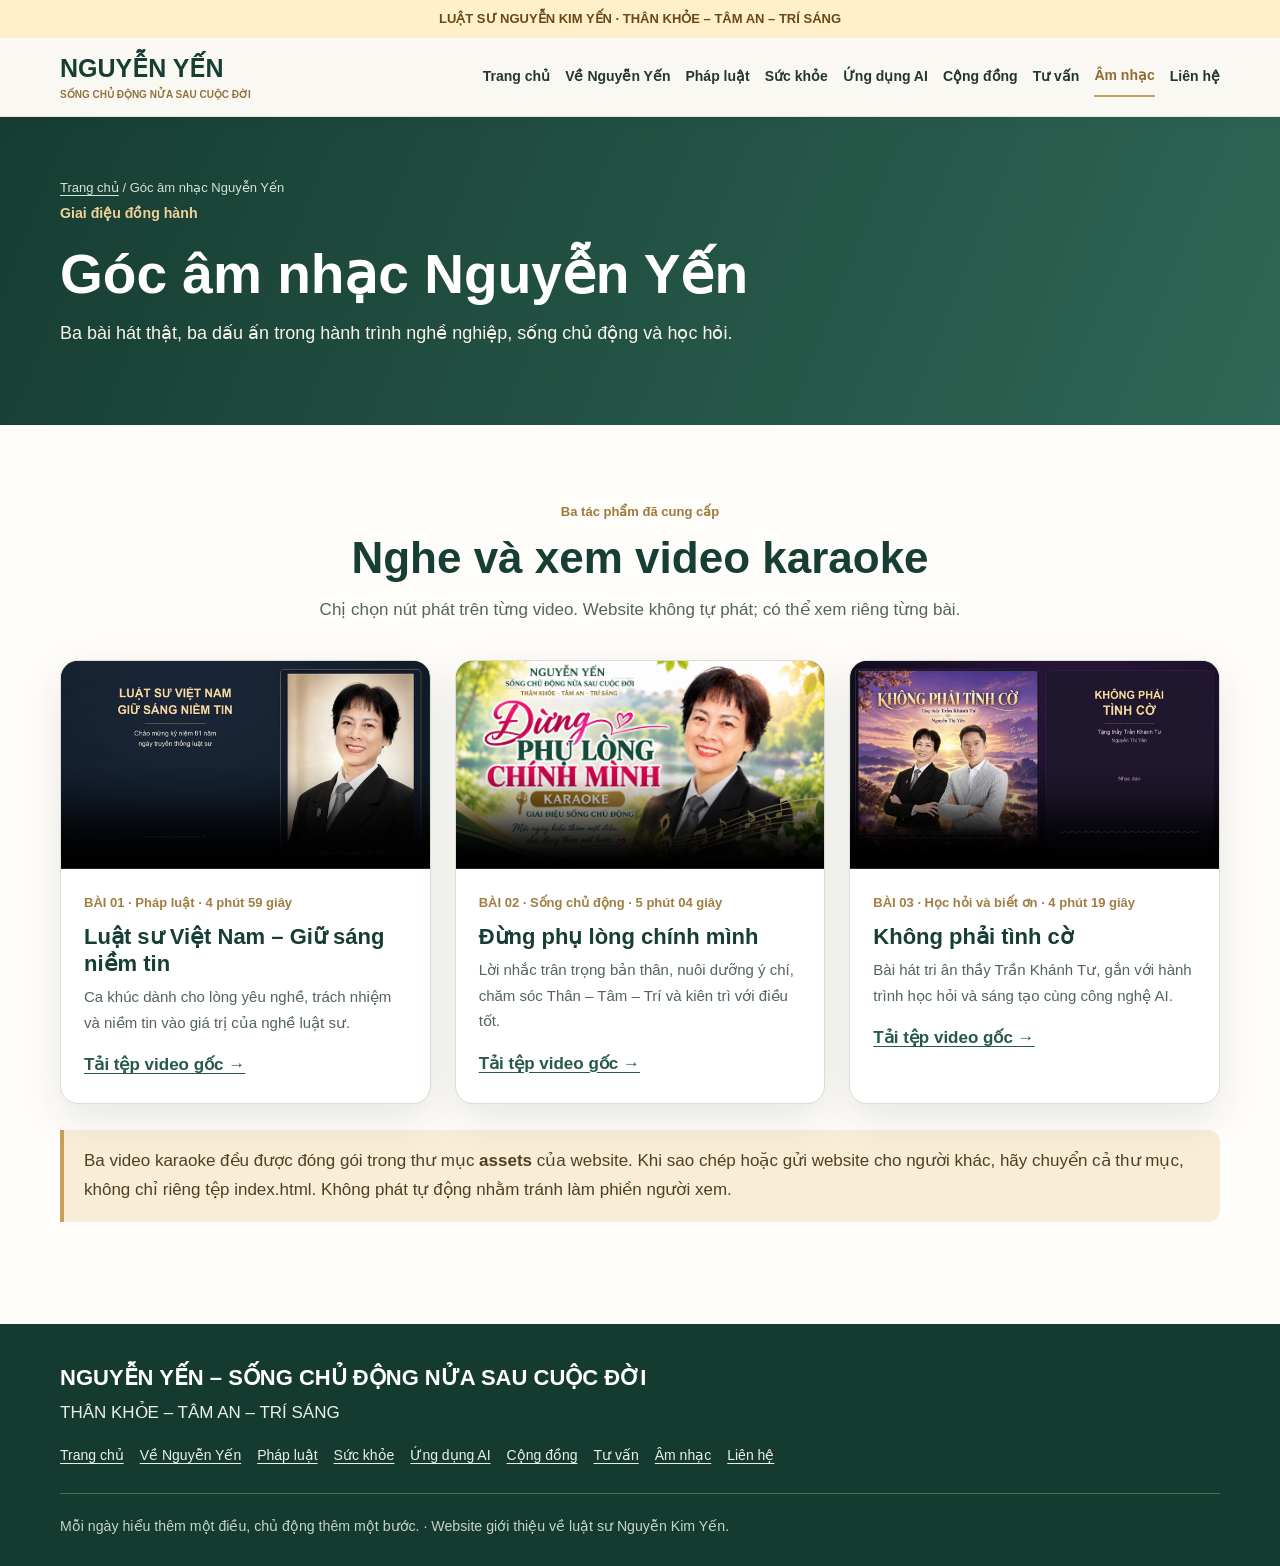
==== commit 40b5b1a7: "Đổi ảnh thu nhỏ sang bản vừa tạo trên ChatGPT. Co-authored-by: Cursor <cursoragent@cursor.com>" ====
--- a/am-nhac.html
+++ b/am-nhac.html
@@ -1 +1 @@
-<!DOCTYPE html><html lang="vi"><head><meta charset="UTF-8"><link rel="canonical" href="https://info.nguyenkimyen.com/am-nhac.html"><link rel="icon" href="favicon.ico" sizes="any"><link rel="icon" type="image/png" sizes="32x32" href="assets/favicon-32.png"><link rel="apple-touch-icon" href="assets/apple-touch-icon.png"><meta property="og:title" content="Góc âm nhạc của luật sư Nguyễn Yến"><meta property="og:description" content="Ba bài hát của Nguyễn Yến: Luật sư Việt Nam – Giữ sáng niềm tin, Đừng phụ lòng chính mình, và Không phải tình cờ."><meta property="og:image" content="https://info.nguyenkimyen.com/assets/thumbnail-chatgpt-v3.jpg"><meta property="og:image:alt" content="Luật sư Nguyễn Yến và thông điệp Hiểu luật – Sống khỏe – Trí sáng"><meta property="og:image:width" content="1672"><meta property="og:image:height" content="941"><meta property="og:url" content="https://info.nguyenkimyen.com/am-nhac.html"><meta property="og:type" content="website"><meta name="twitter:card" content="summary_large_image"><meta name="viewport" content="width=device-width,initial-scale=1"><meta name="theme-color" content="#173e34"><meta name="description" content="Ba bài hát của Nguyễn Yến: Luật sư Việt Nam – Giữ sáng niềm tin, Đừng phụ lòng chính mình, và Không phải tình cờ."><title>Góc âm nhạc của luật sư Nguyễn Yến</title><link rel="stylesheet" href="style.css"><script defer src="script.js"></script></head><body><div class="notice-top">LUẬT SƯ NGUYỄN KIM YẾN · THÂN KHỎE – TÂM AN – TRÍ SÁNG</div><header class="site-header"><div class="container navinner"><a class="logo" href="index.html" aria-label="Trang chủ Nguyễn Yến"><strong>NGUYỄN YẾN</strong><small>SỐNG CHỦ ĐỘNG NỬA SAU CUỘC ĐỜI</small></a><button type="button" id="menu-toggle" class="menu-toggle" aria-controls="navlinks" aria-expanded="false">☰ Danh mục</button><nav id="navlinks" class="navlinks" aria-label="Danh mục website"><a href="index.html">Trang chủ</a><a href="ve-nguyen-yen.html">Về Nguyễn Yến</a><a href="phap-luat.html">Pháp luật</a><a href="suc-khoe.html">Sức khỏe</a><a href="ung-dung-ai.html">Ứng dụng AI</a><a href="cong-dong.html">Cộng đồng</a><a href="tu-van-phap-luat.html">Tư vấn</a><a href="am-nhac.html" aria-current="page">Âm nhạc</a><a href="lien-he.html">Liên hệ</a></nav></div></header><main id="main"><section class="pagehead"><div class="container"><div class="breadcrumb"><a href="index.html">Trang chủ</a> / Góc âm nhạc Nguyễn Yến</div><small>Giai điệu đồng hành</small><h1>Góc âm nhạc Nguyễn Yến</h1><p>Ba bài hát thật, ba dấu ấn trong hành trình nghề nghiệp, sống chủ động và học hỏi.</p></div></section><section class="section"><div class="container"><div class="section-title"><small>Ba tác phẩm đã cung cấp</small><h2>Nghe và xem video karaoke</h2><p>Chị chọn nút phát trên từng video. Website không tự phát; có thể xem riêng từng bài.</p></div><div class="music-grid"><article class="music-card"><video controls preload="metadata" playsinline poster="assets/bia-luat-su.jpg" aria-label="Phát video karaoke Luật sư Việt Nam – Giữ sáng niềm tin"><source src="assets/karaoke-luat-su.mp4" type="video/mp4">Trình duyệt của bạn không hỗ trợ phát video.</video><div class="card-body"><div class="meta">BÀI 01 · Pháp luật · 4 phút 59 giây</div><h3>Luật sư Việt Nam – Giữ sáng niềm tin</h3><p>Ca khúc dành cho lòng yêu nghề, trách nhiệm và niềm tin vào giá trị của nghề luật sư.</p><a class="text-link" href="assets/karaoke-luat-su.mp4" download>Tải tệp video gốc →</a></div></article><article class="music-card"><video controls preload="metadata" playsinline poster="assets/bia-dung-phu-long-chinh-minh.png" aria-label="Phát video karaoke Đừng phụ lòng chính mình"><source src="assets/karaoke-dung-phu-long.mp4" type="video/mp4">Trình duyệt của bạn không hỗ trợ phát video.</video><div class="card-body"><div class="meta">BÀI 02 · Sống chủ động · 5 phút 04 giây</div><h3>Đừng phụ lòng chính mình</h3><p>Lời nhắc trân trọng bản thân, nuôi dưỡng ý chí, chăm sóc Thân – Tâm – Trí và kiên trì với điều tốt.</p><a class="text-link" href="assets/karaoke-dung-phu-long.mp4" download>Tải tệp video gốc →</a></div></article><article class="music-card"><video controls preload="metadata" playsinline poster="assets/bia-khong-phai-tinh-co.jpg" aria-label="Phát video karaoke Không phải tình cờ"><source src="assets/karaoke-khong-phai-tinh-co.mp4" type="video/mp4">Trình duyệt của bạn không hỗ trợ phát video.</video><div class="card-body"><div class="meta">BÀI 03 · Học hỏi và biết ơn · 4 phút 19 giây</div><h3>Không phải tình cờ</h3><p>Bài hát tri ân thầy Trần Khánh Tư, gắn với hành trình học hỏi và sáng tạo cùng công nghệ AI.</p><a class="text-link" href="assets/karaoke-khong-phai-tinh-co.mp4" download>Tải tệp video gốc →</a></div></article></div><div class="callout">Ba video karaoke đều được đóng gói trong thư mục <strong>assets</strong> của website. Khi sao chép hoặc gửi website cho người khác, hãy chuyển cả thư mục, không chỉ riêng tệp index.html. Không phát tự động nhằm tránh làm phiền người xem.</div></div></section></main><footer class="footer"><div class="container"><h3>NGUYỄN YẾN – SỐNG CHỦ ĐỘNG NỬA SAU CUỘC ĐỜI</h3><p>THÂN KHỎE – TÂM AN – TRÍ SÁNG</p><nav class="footer-nav" aria-label="Liên kết chân trang"><a href="index.html">Trang chủ</a><a href="ve-nguyen-yen.html">Về Nguyễn Yến</a><a href="phap-luat.html">Pháp luật</a><a href="suc-khoe.html">Sức khỏe</a><a href="ung-dung-ai.html">Ứng dụng AI</a><a href="cong-dong.html">Cộng đồng</a><a href="tu-van-phap-luat.html">Tư vấn</a><a href="am-nhac.html">Âm nhạc</a><a href="lien-he.html">Liên hệ</a></nav><div class="line"></div><small>Mỗi ngày hiểu thêm một điều, chủ động thêm một bước. · Website giới thiệu về luật sư Nguyễn Kim Yến.</small></div></footer></body></html>+<!DOCTYPE html><html lang="vi"><head><meta charset="UTF-8"><link rel="canonical" href="https://info.nguyenkimyen.com/am-nhac.html"><link rel="icon" href="favicon.ico" sizes="any"><link rel="icon" type="image/png" sizes="32x32" href="assets/favicon-32.png"><link rel="apple-touch-icon" href="assets/apple-touch-icon.png"><meta property="og:title" content="Góc âm nhạc của luật sư Nguyễn Yến"><meta property="og:description" content="Ba bài hát của Nguyễn Yến: Luật sư Việt Nam – Giữ sáng niềm tin, Đừng phụ lòng chính mình, và Không phải tình cờ."><meta property="og:image" content="https://info.nguyenkimyen.com/assets/thumbnail-chatgpt-v4.jpg"><meta property="og:image:alt" content="Luật sư Nguyễn Yến và thông điệp Hiểu luật – Sống khỏe – Trí sáng"><meta property="og:image:width" content="1672"><meta property="og:image:height" content="941"><meta property="og:url" content="https://info.nguyenkimyen.com/am-nhac.html"><meta property="og:type" content="website"><meta name="twitter:card" content="summary_large_image"><meta name="viewport" content="width=device-width,initial-scale=1"><meta name="theme-color" content="#173e34"><meta name="description" content="Ba bài hát của Nguyễn Yến: Luật sư Việt Nam – Giữ sáng niềm tin, Đừng phụ lòng chính mình, và Không phải tình cờ."><title>Góc âm nhạc của luật sư Nguyễn Yến</title><link rel="stylesheet" href="style.css"><script defer src="script.js"></script></head><body><div class="notice-top">LUẬT SƯ NGUYỄN KIM YẾN · THÂN KHỎE – TÂM AN – TRÍ SÁNG</div><header class="site-header"><div class="container navinner"><a class="logo" href="index.html" aria-label="Trang chủ Nguyễn Yến"><strong>NGUYỄN YẾN</strong><small>SỐNG CHỦ ĐỘNG NỬA SAU CUỘC ĐỜI</small></a><button type="button" id="menu-toggle" class="menu-toggle" aria-controls="navlinks" aria-expanded="false">☰ Danh mục</button><nav id="navlinks" class="navlinks" aria-label="Danh mục website"><a href="index.html">Trang chủ</a><a href="ve-nguyen-yen.html">Về Nguyễn Yến</a><a href="phap-luat.html">Pháp luật</a><a href="suc-khoe.html">Sức khỏe</a><a href="ung-dung-ai.html">Ứng dụng AI</a><a href="cong-dong.html">Cộng đồng</a><a href="tu-van-phap-luat.html">Tư vấn</a><a href="am-nhac.html" aria-current="page">Âm nhạc</a><a href="lien-he.html">Liên hệ</a></nav></div></header><main id="main"><section class="pagehead"><div class="container"><div class="breadcrumb"><a href="index.html">Trang chủ</a> / Góc âm nhạc Nguyễn Yến</div><small>Giai điệu đồng hành</small><h1>Góc âm nhạc Nguyễn Yến</h1><p>Ba bài hát thật, ba dấu ấn trong hành trình nghề nghiệp, sống chủ động và học hỏi.</p></div></section><section class="section"><div class="container"><div class="section-title"><small>Ba tác phẩm đã cung cấp</small><h2>Nghe và xem video karaoke</h2><p>Chị chọn nút phát trên từng video. Website không tự phát; có thể xem riêng từng bài.</p></div><div class="music-grid"><article class="music-card"><video controls preload="metadata" playsinline poster="assets/bia-luat-su.jpg" aria-label="Phát video karaoke Luật sư Việt Nam – Giữ sáng niềm tin"><source src="assets/karaoke-luat-su.mp4" type="video/mp4">Trình duyệt của bạn không hỗ trợ phát video.</video><div class="card-body"><div class="meta">BÀI 01 · Pháp luật · 4 phút 59 giây</div><h3>Luật sư Việt Nam – Giữ sáng niềm tin</h3><p>Ca khúc dành cho lòng yêu nghề, trách nhiệm và niềm tin vào giá trị của nghề luật sư.</p><a class="text-link" href="assets/karaoke-luat-su.mp4" download>Tải tệp video gốc →</a></div></article><article class="music-card"><video controls preload="metadata" playsinline poster="assets/bia-dung-phu-long-chinh-minh.png" aria-label="Phát video karaoke Đừng phụ lòng chính mình"><source src="assets/karaoke-dung-phu-long.mp4" type="video/mp4">Trình duyệt của bạn không hỗ trợ phát video.</video><div class="card-body"><div class="meta">BÀI 02 · Sống chủ động · 5 phút 04 giây</div><h3>Đừng phụ lòng chính mình</h3><p>Lời nhắc trân trọng bản thân, nuôi dưỡng ý chí, chăm sóc Thân – Tâm – Trí và kiên trì với điều tốt.</p><a class="text-link" href="assets/karaoke-dung-phu-long.mp4" download>Tải tệp video gốc →</a></div></article><article class="music-card"><video controls preload="metadata" playsinline poster="assets/bia-khong-phai-tinh-co.jpg" aria-label="Phát video karaoke Không phải tình cờ"><source src="assets/karaoke-khong-phai-tinh-co.mp4" type="video/mp4">Trình duyệt của bạn không hỗ trợ phát video.</video><div class="card-body"><div class="meta">BÀI 03 · Học hỏi và biết ơn · 4 phút 19 giây</div><h3>Không phải tình cờ</h3><p>Bài hát tri ân thầy Trần Khánh Tư, gắn với hành trình học hỏi và sáng tạo cùng công nghệ AI.</p><a class="text-link" href="assets/karaoke-khong-phai-tinh-co.mp4" download>Tải tệp video gốc →</a></div></article></div><div class="callout">Ba video karaoke đều được đóng gói trong thư mục <strong>assets</strong> của website. Khi sao chép hoặc gửi website cho người khác, hãy chuyển cả thư mục, không chỉ riêng tệp index.html. Không phát tự động nhằm tránh làm phiền người xem.</div></div></section></main><footer class="footer"><div class="container"><h3>NGUYỄN YẾN – SỐNG CHỦ ĐỘNG NỬA SAU CUỘC ĐỜI</h3><p>THÂN KHỎE – TÂM AN – TRÍ SÁNG</p><nav class="footer-nav" aria-label="Liên kết chân trang"><a href="index.html">Trang chủ</a><a href="ve-nguyen-yen.html">Về Nguyễn Yến</a><a href="phap-luat.html">Pháp luật</a><a href="suc-khoe.html">Sức khỏe</a><a href="ung-dung-ai.html">Ứng dụng AI</a><a href="cong-dong.html">Cộng đồng</a><a href="tu-van-phap-luat.html">Tư vấn</a><a href="am-nhac.html">Âm nhạc</a><a href="lien-he.html">Liên hệ</a></nav><div class="line"></div><small>Mỗi ngày hiểu thêm một điều, chủ động thêm một bước. · Website giới thiệu về luật sư Nguyễn Kim Yến.</small></div></footer></body></html>
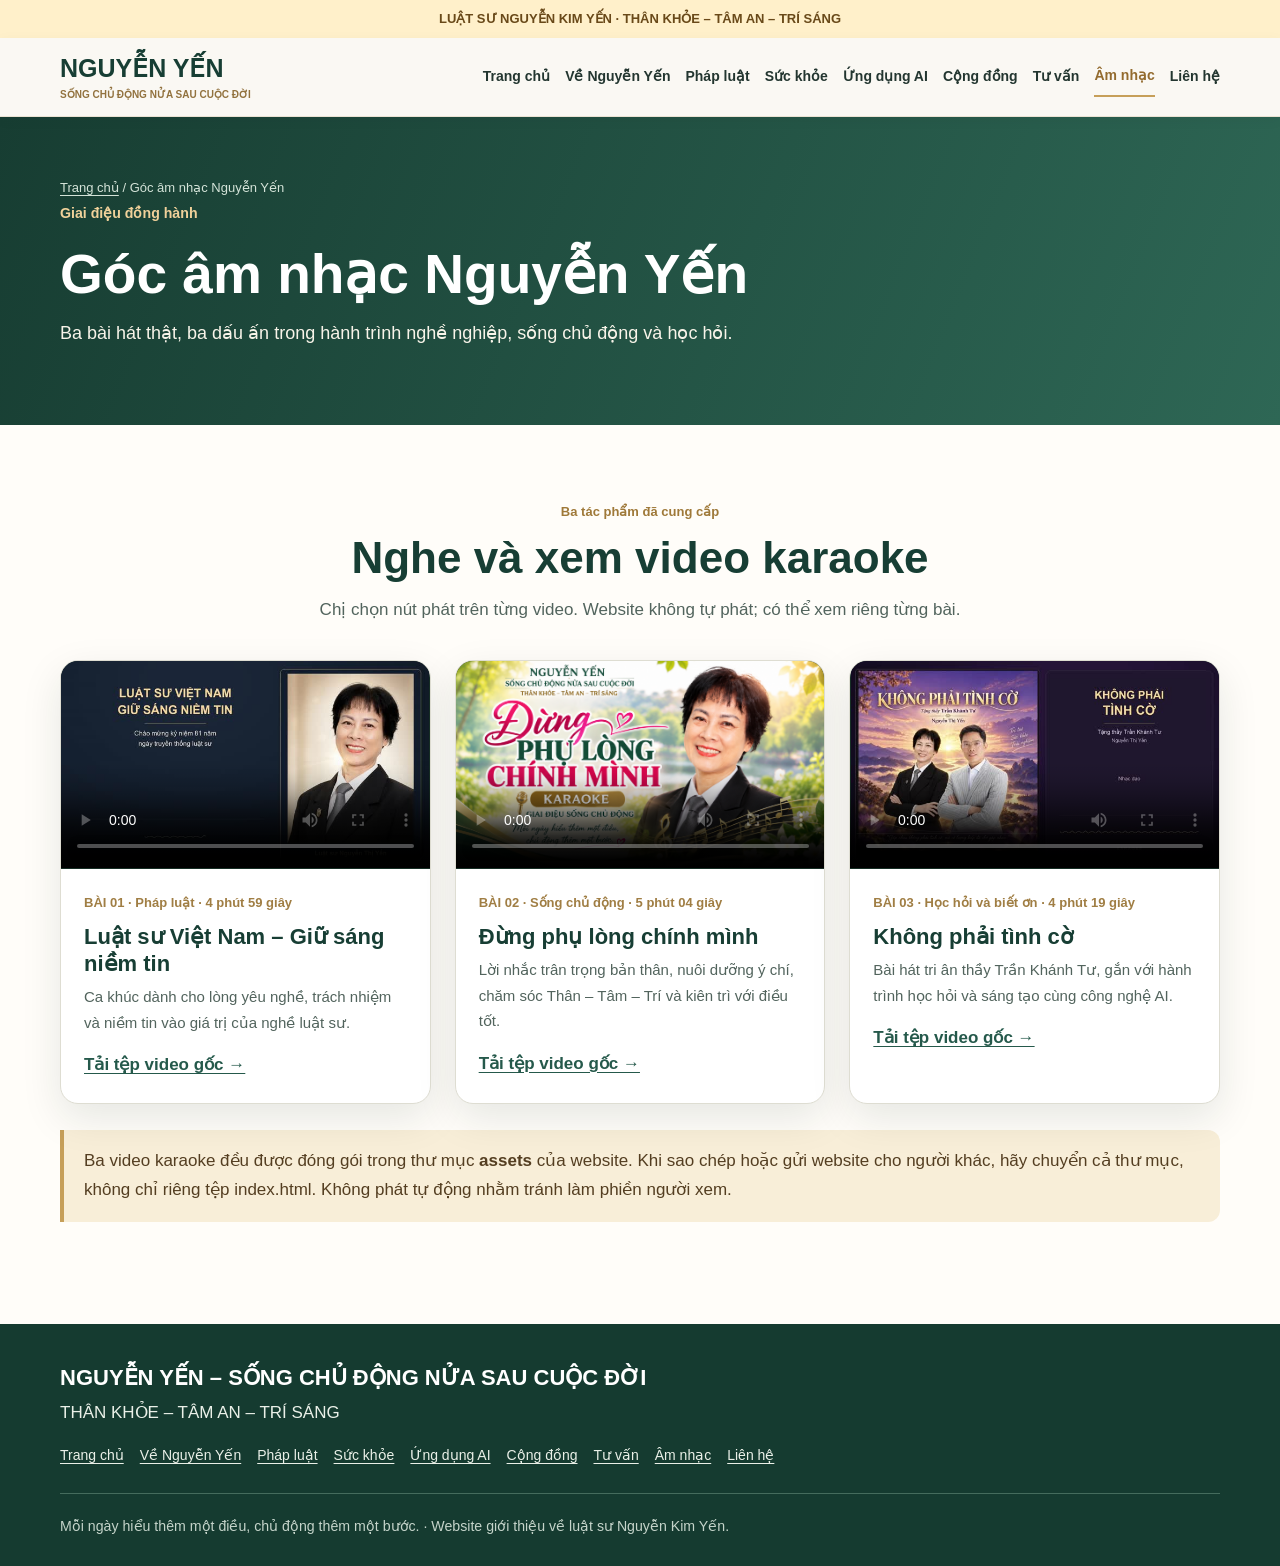
==== commit 2a270954: "Bỏ chữ Thị trên ảnh thu nhỏ, còn Luật sư Nguyễn Yến. Co-authored-by: Cursor <cursoragent@cursor.com>" ====
--- a/am-nhac.html
+++ b/am-nhac.html
@@ -1 +1 @@
-<!DOCTYPE html><html lang="vi"><head><meta charset="UTF-8"><link rel="canonical" href="https://info.nguyenkimyen.com/am-nhac.html"><link rel="icon" href="favicon.ico" sizes="any"><link rel="icon" type="image/png" sizes="32x32" href="assets/favicon-32.png"><link rel="apple-touch-icon" href="assets/apple-touch-icon.png"><meta property="og:title" content="Góc âm nhạc của luật sư Nguyễn Yến"><meta property="og:description" content="Ba bài hát của Nguyễn Yến: Luật sư Việt Nam – Giữ sáng niềm tin, Đừng phụ lòng chính mình, và Không phải tình cờ."><meta property="og:image" content="https://info.nguyenkimyen.com/assets/thumbnail-chatgpt-v4.jpg"><meta property="og:image:alt" content="Luật sư Nguyễn Yến và thông điệp Hiểu luật – Sống khỏe – Trí sáng"><meta property="og:image:width" content="1672"><meta property="og:image:height" content="941"><meta property="og:url" content="https://info.nguyenkimyen.com/am-nhac.html"><meta property="og:type" content="website"><meta name="twitter:card" content="summary_large_image"><meta name="viewport" content="width=device-width,initial-scale=1"><meta name="theme-color" content="#173e34"><meta name="description" content="Ba bài hát của Nguyễn Yến: Luật sư Việt Nam – Giữ sáng niềm tin, Đừng phụ lòng chính mình, và Không phải tình cờ."><title>Góc âm nhạc của luật sư Nguyễn Yến</title><link rel="stylesheet" href="style.css"><script defer src="script.js"></script></head><body><div class="notice-top">LUẬT SƯ NGUYỄN KIM YẾN · THÂN KHỎE – TÂM AN – TRÍ SÁNG</div><header class="site-header"><div class="container navinner"><a class="logo" href="index.html" aria-label="Trang chủ Nguyễn Yến"><strong>NGUYỄN YẾN</strong><small>SỐNG CHỦ ĐỘNG NỬA SAU CUỘC ĐỜI</small></a><button type="button" id="menu-toggle" class="menu-toggle" aria-controls="navlinks" aria-expanded="false">☰ Danh mục</button><nav id="navlinks" class="navlinks" aria-label="Danh mục website"><a href="index.html">Trang chủ</a><a href="ve-nguyen-yen.html">Về Nguyễn Yến</a><a href="phap-luat.html">Pháp luật</a><a href="suc-khoe.html">Sức khỏe</a><a href="ung-dung-ai.html">Ứng dụng AI</a><a href="cong-dong.html">Cộng đồng</a><a href="tu-van-phap-luat.html">Tư vấn</a><a href="am-nhac.html" aria-current="page">Âm nhạc</a><a href="lien-he.html">Liên hệ</a></nav></div></header><main id="main"><section class="pagehead"><div class="container"><div class="breadcrumb"><a href="index.html">Trang chủ</a> / Góc âm nhạc Nguyễn Yến</div><small>Giai điệu đồng hành</small><h1>Góc âm nhạc Nguyễn Yến</h1><p>Ba bài hát thật, ba dấu ấn trong hành trình nghề nghiệp, sống chủ động và học hỏi.</p></div></section><section class="section"><div class="container"><div class="section-title"><small>Ba tác phẩm đã cung cấp</small><h2>Nghe và xem video karaoke</h2><p>Chị chọn nút phát trên từng video. Website không tự phát; có thể xem riêng từng bài.</p></div><div class="music-grid"><article class="music-card"><video controls preload="metadata" playsinline poster="assets/bia-luat-su.jpg" aria-label="Phát video karaoke Luật sư Việt Nam – Giữ sáng niềm tin"><source src="assets/karaoke-luat-su.mp4" type="video/mp4">Trình duyệt của bạn không hỗ trợ phát video.</video><div class="card-body"><div class="meta">BÀI 01 · Pháp luật · 4 phút 59 giây</div><h3>Luật sư Việt Nam – Giữ sáng niềm tin</h3><p>Ca khúc dành cho lòng yêu nghề, trách nhiệm và niềm tin vào giá trị của nghề luật sư.</p><a class="text-link" href="assets/karaoke-luat-su.mp4" download>Tải tệp video gốc →</a></div></article><article class="music-card"><video controls preload="metadata" playsinline poster="assets/bia-dung-phu-long-chinh-minh.png" aria-label="Phát video karaoke Đừng phụ lòng chính mình"><source src="assets/karaoke-dung-phu-long.mp4" type="video/mp4">Trình duyệt của bạn không hỗ trợ phát video.</video><div class="card-body"><div class="meta">BÀI 02 · Sống chủ động · 5 phút 04 giây</div><h3>Đừng phụ lòng chính mình</h3><p>Lời nhắc trân trọng bản thân, nuôi dưỡng ý chí, chăm sóc Thân – Tâm – Trí và kiên trì với điều tốt.</p><a class="text-link" href="assets/karaoke-dung-phu-long.mp4" download>Tải tệp video gốc →</a></div></article><article class="music-card"><video controls preload="metadata" playsinline poster="assets/bia-khong-phai-tinh-co.jpg" aria-label="Phát video karaoke Không phải tình cờ"><source src="assets/karaoke-khong-phai-tinh-co.mp4" type="video/mp4">Trình duyệt của bạn không hỗ trợ phát video.</video><div class="card-body"><div class="meta">BÀI 03 · Học hỏi và biết ơn · 4 phút 19 giây</div><h3>Không phải tình cờ</h3><p>Bài hát tri ân thầy Trần Khánh Tư, gắn với hành trình học hỏi và sáng tạo cùng công nghệ AI.</p><a class="text-link" href="assets/karaoke-khong-phai-tinh-co.mp4" download>Tải tệp video gốc →</a></div></article></div><div class="callout">Ba video karaoke đều được đóng gói trong thư mục <strong>assets</strong> của website. Khi sao chép hoặc gửi website cho người khác, hãy chuyển cả thư mục, không chỉ riêng tệp index.html. Không phát tự động nhằm tránh làm phiền người xem.</div></div></section></main><footer class="footer"><div class="container"><h3>NGUYỄN YẾN – SỐNG CHỦ ĐỘNG NỬA SAU CUỘC ĐỜI</h3><p>THÂN KHỎE – TÂM AN – TRÍ SÁNG</p><nav class="footer-nav" aria-label="Liên kết chân trang"><a href="index.html">Trang chủ</a><a href="ve-nguyen-yen.html">Về Nguyễn Yến</a><a href="phap-luat.html">Pháp luật</a><a href="suc-khoe.html">Sức khỏe</a><a href="ung-dung-ai.html">Ứng dụng AI</a><a href="cong-dong.html">Cộng đồng</a><a href="tu-van-phap-luat.html">Tư vấn</a><a href="am-nhac.html">Âm nhạc</a><a href="lien-he.html">Liên hệ</a></nav><div class="line"></div><small>Mỗi ngày hiểu thêm một điều, chủ động thêm một bước. · Website giới thiệu về luật sư Nguyễn Kim Yến.</small></div></footer></body></html>+<!DOCTYPE html><html lang="vi"><head><meta charset="UTF-8"><link rel="canonical" href="https://info.nguyenkimyen.com/am-nhac.html"><link rel="icon" href="favicon.ico" sizes="any"><link rel="icon" type="image/png" sizes="32x32" href="assets/favicon-32.png"><link rel="apple-touch-icon" href="assets/apple-touch-icon.png"><meta property="og:title" content="Góc âm nhạc của luật sư Nguyễn Yến"><meta property="og:description" content="Ba bài hát của Nguyễn Yến: Luật sư Việt Nam – Giữ sáng niềm tin, Đừng phụ lòng chính mình, và Không phải tình cờ."><meta property="og:image" content="https://info.nguyenkimyen.com/assets/thumbnail-chatgpt-v7.jpg"><meta property="og:image:alt" content="Luật sư Nguyễn Yến và thông điệp Hiểu luật – Sống khỏe – Trí sáng"><meta property="og:image:width" content="1200"><meta property="og:image:height" content="630"><meta property="og:url" content="https://info.nguyenkimyen.com/am-nhac.html"><meta property="og:type" content="website"><meta name="twitter:card" content="summary_large_image"><meta name="viewport" content="width=device-width,initial-scale=1"><meta name="theme-color" content="#173e34"><meta name="description" content="Ba bài hát của Nguyễn Yến: Luật sư Việt Nam – Giữ sáng niềm tin, Đừng phụ lòng chính mình, và Không phải tình cờ."><title>Góc âm nhạc của luật sư Nguyễn Yến</title><link rel="stylesheet" href="style.css"><script defer src="script.js"></script></head><body><div class="notice-top">LUẬT SƯ NGUYỄN KIM YẾN · THÂN KHỎE – TÂM AN – TRÍ SÁNG</div><header class="site-header"><div class="container navinner"><a class="logo" href="index.html" aria-label="Trang chủ Nguyễn Yến"><strong>NGUYỄN YẾN</strong><small>SỐNG CHỦ ĐỘNG NỬA SAU CUỘC ĐỜI</small></a><button type="button" id="menu-toggle" class="menu-toggle" aria-controls="navlinks" aria-expanded="false">☰ Danh mục</button><nav id="navlinks" class="navlinks" aria-label="Danh mục website"><a href="index.html">Trang chủ</a><a href="ve-nguyen-yen.html">Về Nguyễn Yến</a><a href="phap-luat.html">Pháp luật</a><a href="suc-khoe.html">Sức khỏe</a><a href="ung-dung-ai.html">Ứng dụng AI</a><a href="cong-dong.html">Cộng đồng</a><a href="tu-van-phap-luat.html">Tư vấn</a><a href="am-nhac.html" aria-current="page">Âm nhạc</a><a href="lien-he.html">Liên hệ</a></nav></div></header><main id="main"><section class="pagehead"><div class="container"><div class="breadcrumb"><a href="index.html">Trang chủ</a> / Góc âm nhạc Nguyễn Yến</div><small>Giai điệu đồng hành</small><h1>Góc âm nhạc Nguyễn Yến</h1><p>Ba bài hát thật, ba dấu ấn trong hành trình nghề nghiệp, sống chủ động và học hỏi.</p></div></section><section class="section"><div class="container"><div class="section-title"><small>Ba tác phẩm đã cung cấp</small><h2>Nghe và xem video karaoke</h2><p>Chị chọn nút phát trên từng video. Website không tự phát; có thể xem riêng từng bài.</p></div><div class="music-grid"><article class="music-card"><video controls preload="metadata" playsinline poster="assets/bia-luat-su.jpg" aria-label="Phát video karaoke Luật sư Việt Nam – Giữ sáng niềm tin"><source src="assets/karaoke-luat-su.mp4" type="video/mp4">Trình duyệt của bạn không hỗ trợ phát video.</video><div class="card-body"><div class="meta">BÀI 01 · Pháp luật · 4 phút 59 giây</div><h3>Luật sư Việt Nam – Giữ sáng niềm tin</h3><p>Ca khúc dành cho lòng yêu nghề, trách nhiệm và niềm tin vào giá trị của nghề luật sư.</p><a class="text-link" href="assets/karaoke-luat-su.mp4" download>Tải tệp video gốc →</a></div></article><article class="music-card"><video controls preload="metadata" playsinline poster="assets/bia-dung-phu-long-chinh-minh.png" aria-label="Phát video karaoke Đừng phụ lòng chính mình"><source src="assets/karaoke-dung-phu-long.mp4" type="video/mp4">Trình duyệt của bạn không hỗ trợ phát video.</video><div class="card-body"><div class="meta">BÀI 02 · Sống chủ động · 5 phút 04 giây</div><h3>Đừng phụ lòng chính mình</h3><p>Lời nhắc trân trọng bản thân, nuôi dưỡng ý chí, chăm sóc Thân – Tâm – Trí và kiên trì với điều tốt.</p><a class="text-link" href="assets/karaoke-dung-phu-long.mp4" download>Tải tệp video gốc →</a></div></article><article class="music-card"><video controls preload="metadata" playsinline poster="assets/bia-khong-phai-tinh-co.jpg" aria-label="Phát video karaoke Không phải tình cờ"><source src="assets/karaoke-khong-phai-tinh-co.mp4" type="video/mp4">Trình duyệt của bạn không hỗ trợ phát video.</video><div class="card-body"><div class="meta">BÀI 03 · Học hỏi và biết ơn · 4 phút 19 giây</div><h3>Không phải tình cờ</h3><p>Bài hát tri ân thầy Trần Khánh Tư, gắn với hành trình học hỏi và sáng tạo cùng công nghệ AI.</p><a class="text-link" href="assets/karaoke-khong-phai-tinh-co.mp4" download>Tải tệp video gốc →</a></div></article></div><div class="callout">Ba video karaoke đều được đóng gói trong thư mục <strong>assets</strong> của website. Khi sao chép hoặc gửi website cho người khác, hãy chuyển cả thư mục, không chỉ riêng tệp index.html. Không phát tự động nhằm tránh làm phiền người xem.</div></div></section></main><footer class="footer"><div class="container"><h3>NGUYỄN YẾN – SỐNG CHỦ ĐỘNG NỬA SAU CUỘC ĐỜI</h3><p>THÂN KHỎE – TÂM AN – TRÍ SÁNG</p><nav class="footer-nav" aria-label="Liên kết chân trang"><a href="index.html">Trang chủ</a><a href="ve-nguyen-yen.html">Về Nguyễn Yến</a><a href="phap-luat.html">Pháp luật</a><a href="suc-khoe.html">Sức khỏe</a><a href="ung-dung-ai.html">Ứng dụng AI</a><a href="cong-dong.html">Cộng đồng</a><a href="tu-van-phap-luat.html">Tư vấn</a><a href="am-nhac.html">Âm nhạc</a><a href="lien-he.html">Liên hệ</a></nav><div class="line"></div><small>Mỗi ngày hiểu thêm một điều, chủ động thêm một bước. · Website giới thiệu về luật sư Nguyễn Kim Yến.</small></div></footer></body></html>
